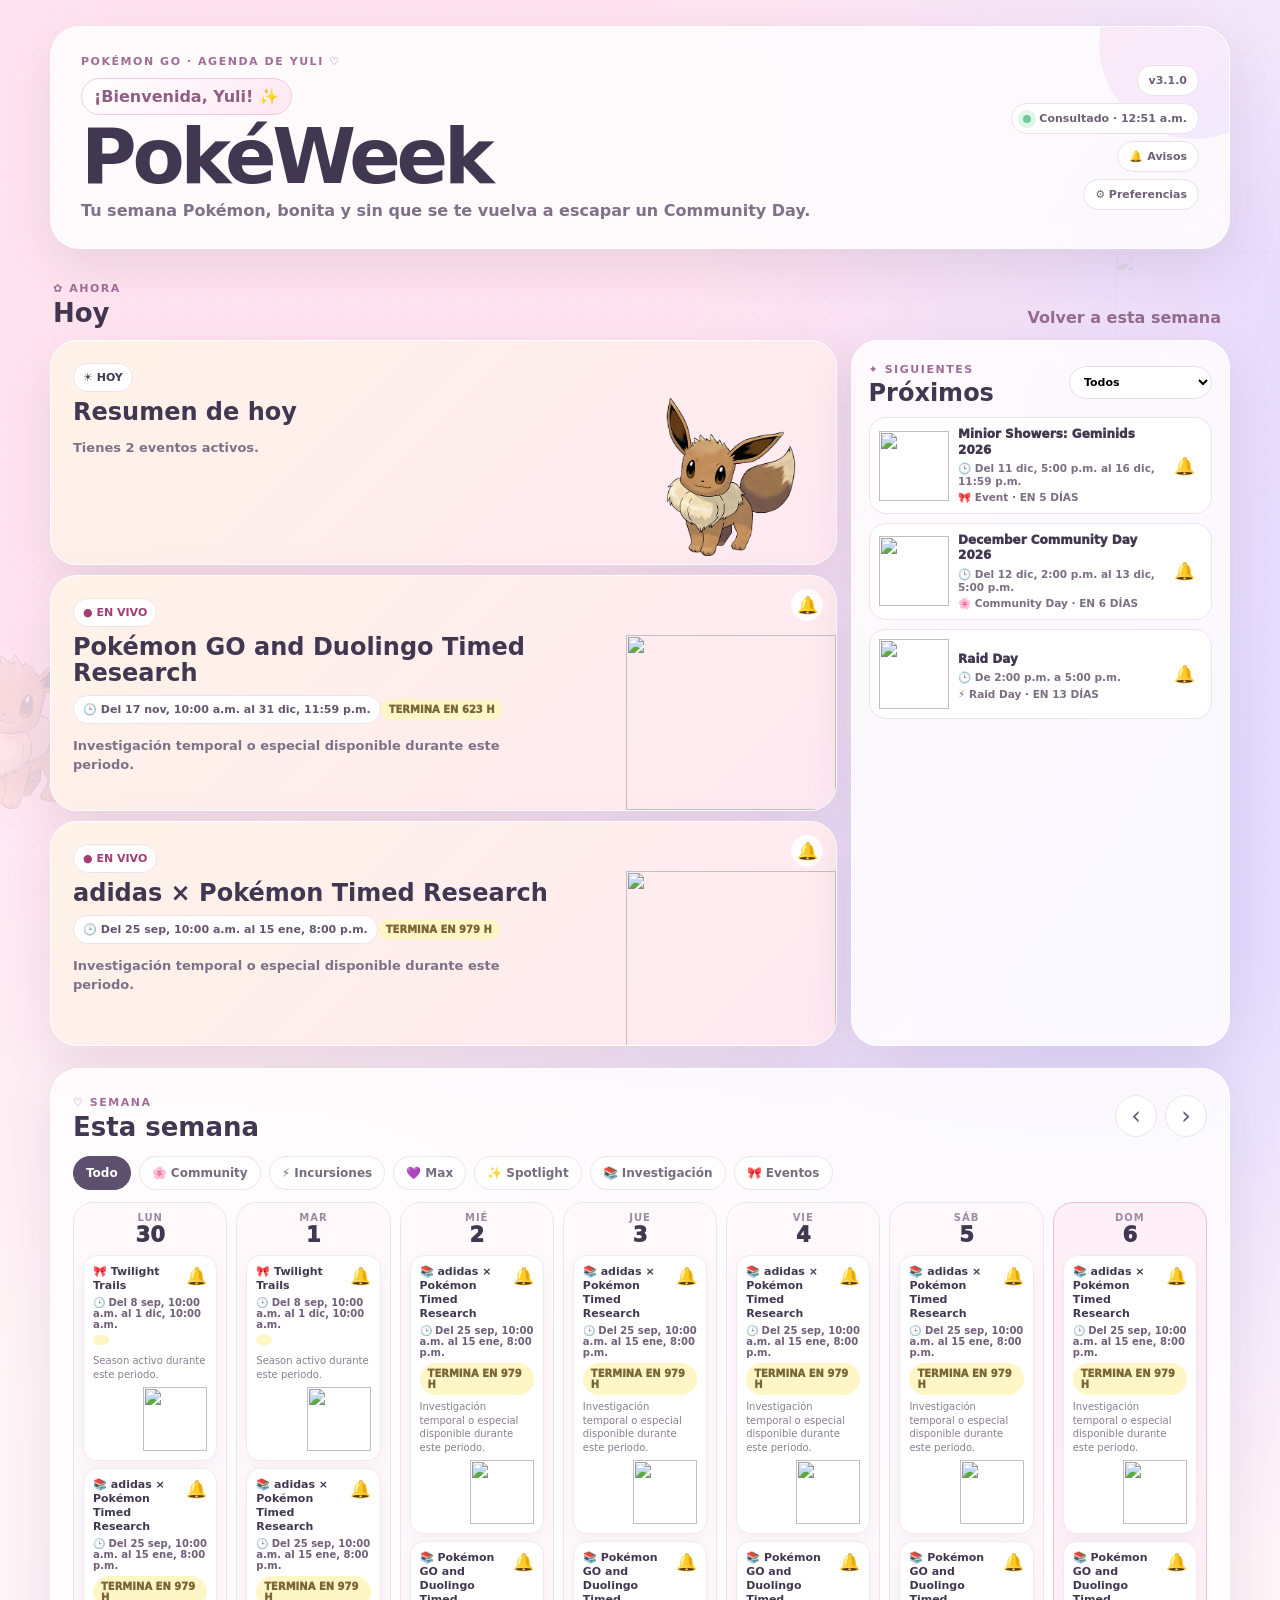
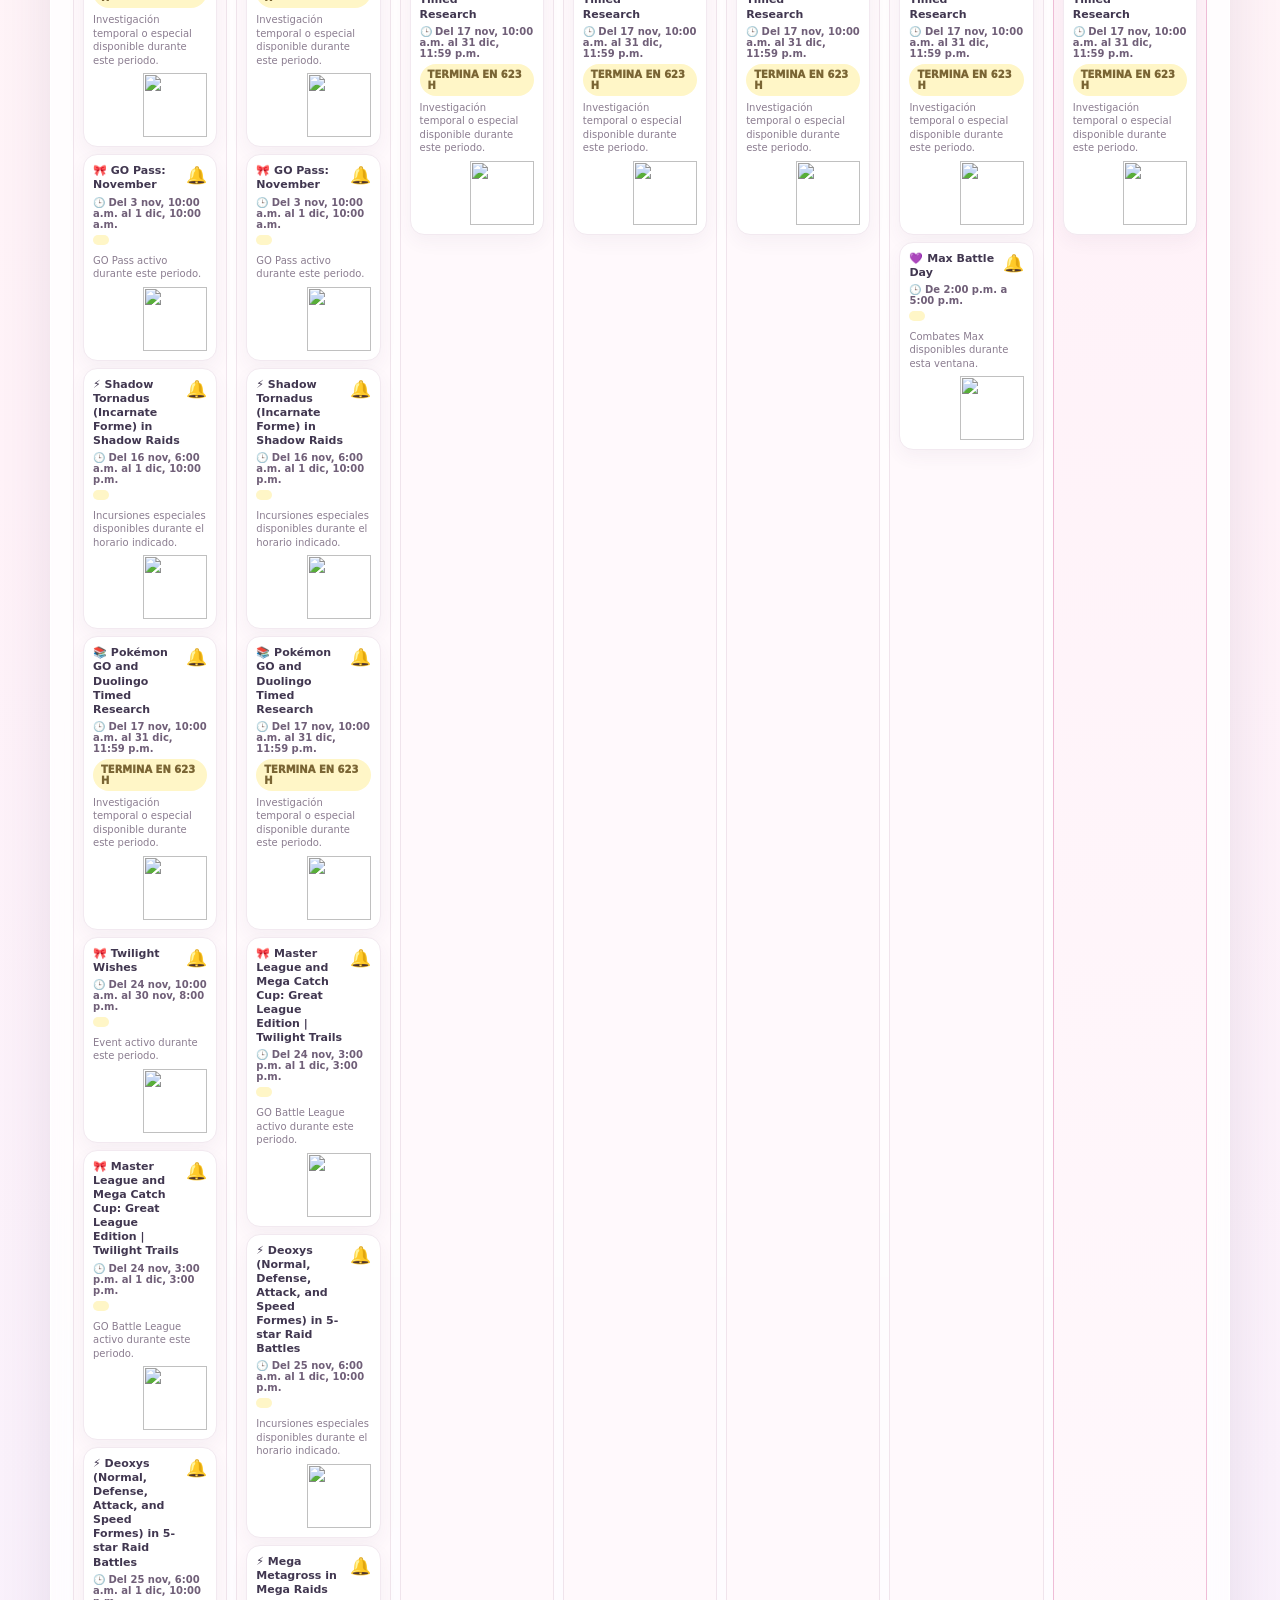
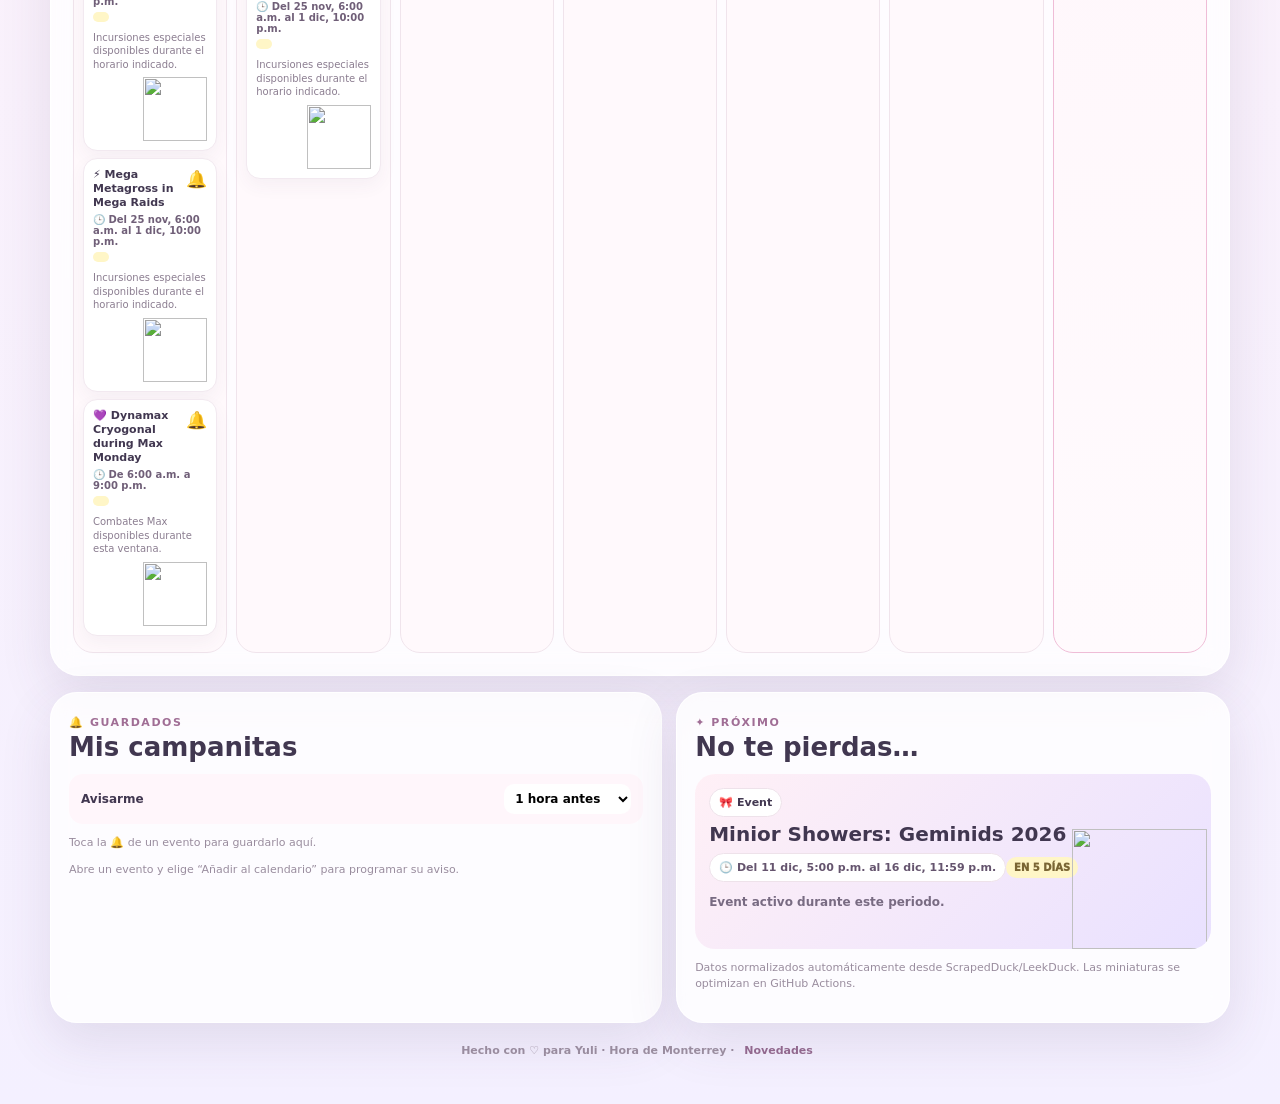
==== index.html @ 58e57469 "Mejorar horarios, avisos y agenda offline de PokéWeek" ====
<!doctype html>
<html lang="es">
<head>
<meta charset="utf-8">
<meta name="viewport" content="width=device-width,initial-scale=1,viewport-fit=cover">
<meta name="theme-color" content="#f7d6eb">
<meta name="description" content="PokéWeek: agenda semanal de Pokémon GO de Yuli con eventos, horarios y recordatorios.">
<title>PokéWeek ♡ Agenda Pokémon GO</title>
<link rel="manifest" href="manifest.webmanifest">
<link rel="icon" type="image/svg+xml" href="assets/pokeball.svg">
<link rel="icon" type="image/png" sizes="192x192" href="assets/pokeball.png">
<link rel="apple-touch-icon" href="assets/pokeball.png">
<meta property="og:type" content="website">
<meta property="og:title" content="Yuli Master Pokemon · PokéWeek">
<meta property="og:description" content="Agenda semanal de Pokémon GO de Yuli: eventos, horarios y recordatorios.">
<meta property="og:url" content="https://educacionmx.github.io/pokemon-go-agenda-semanal/">
<meta property="og:image" content="https://educacionmx.github.io/pokemon-go-agenda-semanal/assets/yuli-master-pokemon.png">
<meta property="og:image:width" content="1200">
<meta property="og:image:height" content="630">
<meta name="twitter:card" content="summary_large_image">
<meta name="twitter:image" content="https://educacionmx.github.io/pokemon-go-agenda-semanal/assets/yuli-master-pokemon.png">
<link rel="preconnect" href="https://raw.githubusercontent.com">
<link rel="stylesheet" href="styles.css">
</head>
<body>
<div class="bg-decor bg-a"><img src="assets/eevee.png" alt=""></div>
<div class="bg-decor bg-b"><img src="https://raw.githubusercontent.com/PokeAPI/sprites/master/sprites/pokemon/other/official-artwork/700.png" alt=""></div>

<main class="shell">
  <header class="hero glass">
    <div>
      <div class="eyebrow">POKÉMON GO · AGENDA DE YULI ♡</div>
      <div class="welcome">¡Bienvenida, Yuli! ✨</div>
      <h1>PokéWeek</h1>
      <p>Tu semana Pokémon, bonita y sin que se te vuelva a escapar un Community Day.</p>
    </div>
    <div class="hero-actions">
      <button class="version-pill" id="versionBtn">v3.1.0</button>
      <div class="sync-pill"><span class="dot"></span><span id="syncText">Cargando eventos…</span></div>
      <button class="soft-btn" id="installBtn" hidden>⬇️ Instalar app</button>
      <button class="soft-btn" id="notifyBtn">🔔 Avisos</button>
      <button class="soft-btn" id="settingsBtn">⚙️ Preferencias</button>
    </div>
  </header>

  <section class="today-wrap" id="todaySection">
    <div class="section-title">
      <div><span class="mini">✿ AHORA</span><h2>Hoy</h2></div>
      <button class="ghost" id="goToday">Volver a esta semana</button>
    </div>
    <div class="today-upcoming-grid">
      <div id="todayCards" class="today-main"></div>
      <aside class="glass upcoming-box">
        <div class="upcoming-box-head">
          <div><span class="mini">✦ SIGUIENTES</span><h2>Próximos</h2></div>
          <select class="upcoming-filter" id="upcomingFilter" aria-label="Clasificación de próximos eventos">
            <option value="all">Todos</option>
            <option value="community-day">🌸 Community</option>
            <option value="raid">⚡ Incursiones</option>
            <option value="max">💜 Max</option>
            <option value="spotlight">✨ Spotlight</option>
            <option value="research">📚 Investigación</option>
            <option value="event">🎀 Otros</option>
          </select>
        </div>
        <div id="upcomingList" class="upcoming-list"></div>
      </aside>
    </div>
  </section>

  <section class="glass planner" id="weekSection">
    <div class="planner-head">
      <div><span class="mini">♡ SEMANA</span><h2 id="weekTitle">Esta semana</h2></div>
      <div class="week-nav"><button class="round" id="prevWeek" aria-label="Semana anterior">‹</button><button class="round" id="nextWeek" aria-label="Semana siguiente">›</button></div>
    </div>
    <div class="filters" id="filters">
      <button class="chip active" data-filter="all">Todo</button>
      <button class="chip" data-filter="community-day">🌸 Community</button>
      <button class="chip" data-filter="raid">⚡ Incursiones</button>
      <button class="chip" data-filter="max">💜 Max</button>
      <button class="chip" data-filter="spotlight">✨ Spotlight</button>
      <button class="chip" data-filter="research">📚 Investigación</button>
      <button class="chip" data-filter="event">🎀 Eventos</button>
    </div>
    <div class="week-grid" id="weekGrid"></div>
  </section>

  <section class="bottom-grid">
    <div class="glass panel" id="savedSection">
      <div class="section-title compact"><div><span class="mini">🔔 GUARDADOS</span><h2>Mis campanitas</h2></div></div>
      <div class="reminder-setting">Avisarme <select id="lead"><option value="15">15 min antes</option><option value="30">30 min antes</option><option value="60">1 hora antes</option><option value="180">3 horas antes</option><option value="1440">1 día antes</option></select></div>
      <div id="savedList"></div>
      <p class="hint" id="savedEmpty">Toca la 🔔 de un evento para guardarlo aquí.</p>
      <p class="push-note" id="pushNote" role="status">Abre un evento y elige “Añadir al calendario” para programar su aviso.</p>
    </div>

    <div class="glass panel">
      <div class="section-title compact"><div><span class="mini">✦ PRÓXIMO</span><h2>No te pierdas…</h2></div></div>
      <div id="nextBig"></div>
      <p class="source-note">Datos normalizados automáticamente desde ScrapedDuck/LeekDuck. Las miniaturas se optimizan en GitHub Actions.</p>
    </div>
  </section>

  <footer>Hecho con ♡ para Yuli · Hora de Monterrey · <button class="footer-link" id="changelogBtn">Novedades</button></footer>
</main>

<nav class="mobile-nav" aria-label="Navegación rápida">
  <button data-jump="todaySection">☀️<span>Hoy</span></button>
  <button data-jump="weekSection">🗓️<span>Semana</span></button>
  <button data-jump="savedSection">🔔<span>Campanas</span></button>
  <button id="mobileSettings">⚙️<span>Ajustes</span></button>
</nav>

<div class="modal" id="eventModal" aria-hidden="true"><div class="backdrop" data-close="eventModal"></div><section class="sheet" role="dialog"><button class="modal-close" data-close="eventModal">×</button><div id="eventModalContent"></div></section></div>
<div class="modal" id="settingsModal" aria-hidden="true"><div class="backdrop" data-close="settingsModal"></div><section class="sheet small-sheet"><button class="modal-close" data-close="settingsModal">×</button><h2>Preferencias</h2><p class="hint">Elige qué categorías quieres destacar en “Próximos”.</p><div id="categoryPrefs" class="pref-list"></div><label class="setting-row"><span>Aviso predeterminado</span><select id="settingsLead"><option value="15">15 min</option><option value="30">30 min</option><option value="60">1 hora</option><option value="180">3 horas</option><option value="1440">1 día</option></select></label><button class="primary-btn" id="saveSettings">Guardar preferencias</button></section></div>
<div class="modal" id="changelogModal" aria-hidden="true"><div class="backdrop" data-close="changelogModal"></div><section class="sheet small-sheet"><button class="modal-close" data-close="changelogModal">×</button><h2>PokéWeek v3.1.0</h2><div class="change-list"><p>✨ PWA instalable y modo offline.</p><p>⚡ Datos normalizados y miniaturas optimizadas.</p><p>🔔 Añade eventos al calendario con la anticipación de tus campanas.</p><p>🕒 Horarios de Monterrey aunque viajes y resumen de eventos activos.</p><p>🧪 Validación automática antes de publicar.</p></div></section></div>

<script src="push-config.js"></script>
<script src="app.js"></script>
</body>
</html>
---- styles.css ----
:root{--ink:#413750;--muted:#7f7288;--pink:#f6c9df;--lav:#d9cff8;--cream:#fff9f1;--line:#eee2eb;--shadow:0 18px 52px rgba(82,59,95,.12);--white:#fff}
*{box-sizing:border-box}html{scroll-behavior:smooth}body{margin:0;color:var(--ink);font-family:Inter,"Avenir Next",system-ui,-apple-system,Segoe UI,sans-serif;background:radial-gradient(circle at 15% 5%,#ffe4f0 0 12%,transparent 28%),radial-gradient(circle at 85% 14%,#e5dcff 0 10%,transparent 25%),linear-gradient(180deg,#fffaf6,#fff2f8 48%,#f4f0ff);min-height:100vh;overflow-x:hidden}
body:before{content:"";position:fixed;inset:0;pointer-events:none;opacity:.2;background-image:radial-gradient(#f2b8d3 1px,transparent 1px);background-size:22px 22px;z-index:-2}
button,select{font:inherit}.shell{width:min(1180px,calc(100% - 28px));margin:auto;padding:26px 0 46px;position:relative;z-index:2}.glass{background:rgba(255,255,255,.8);border:1px solid rgba(255,255,255,.92);box-shadow:var(--shadow);backdrop-filter:blur(14px)}
.hero{border-radius:30px;padding:28px 30px;display:flex;align-items:center;justify-content:space-between;gap:24px;position:relative;overflow:hidden}.hero:after{content:"";position:absolute;width:190px;height:190px;border-radius:50%;background:linear-gradient(135deg,#ffd5e7,#ddd3ff);right:-60px;top:-78px;opacity:.42}.hero h1{font-size:clamp(46px,7vw,76px);line-height:.9;margin:8px 0 10px;letter-spacing:-.055em}.hero p{margin:0;color:var(--muted);font-weight:650}.eyebrow,.mini{font-weight:900;letter-spacing:.14em;font-size:11px;color:#a06e95}.welcome{display:inline-block;margin-top:10px;padding:8px 12px;border-radius:999px;background:linear-gradient(135deg,#fff,#ffe8f3);border:1px solid #f1cade;font-weight:900;color:#8f5f83}.hero-actions{position:relative;z-index:3;display:flex;flex-direction:column;align-items:flex-end;gap:7px}.version-pill,.sync-pill,.soft-btn{border:1px solid #eddfe8;background:#fff;border-radius:999px;padding:8px 11px;font-size:11px;font-weight:900;color:#6e6075}.version-pill,.soft-btn{cursor:pointer}.sync-pill{display:flex;align-items:center;gap:8px}.dot{width:8px;height:8px;border-radius:50%;background:#72c89b;box-shadow:0 0 0 5px #dff6e9}
.section-title{display:flex;justify-content:space-between;align-items:end;gap:12px;margin:0 3px 12px}.section-title h2,.planner h2{margin:2px 0 0;font-size:26px}.section-title.compact{margin:0 0 12px}.today-wrap{margin-top:28px}.ghost,.footer-link{border:0;background:transparent;color:#956b91;font-weight:850;cursor:pointer}
.today-upcoming-grid{display:grid;grid-template-columns:minmax(0,1.35fr) minmax(320px,.65fr);gap:14px}.today-main{display:grid;gap:10px}.feature-card{position:relative;min-height:225px;border-radius:27px;padding:22px;overflow:hidden;background:linear-gradient(135deg,#fff3e8,#ffe9f2);border:1px solid rgba(255,255,255,.92);box-shadow:var(--shadow)}.feature-card h3{font-size:24px;line-height:1.08;margin:8px 170px 6px 0}.feature-card p{max-width:62%;font-size:13px;line-height:1.45;color:var(--muted);font-weight:700}.feature-card .event-img{position:absolute;right:0;bottom:0;width:210px;height:175px;max-width:44%;max-height:78%;object-fit:contain}.date-tag,.live-tag,.feature-time{display:inline-flex;border-radius:999px;background:#fff;padding:7px 9px;font-size:11px;font-weight:900;border:1px solid #eee2ea}.live-tag{color:#a33e75}.feature-time{margin-top:2px;color:#65546e}.bell{border:0;background:rgba(255,255,255,.9);border-radius:50%;width:32px;height:32px;cursor:pointer;font-size:17px}.feature-card .bell{position:absolute;right:13px;top:13px}.bell.on{background:#fff0b8;box-shadow:0 0 0 2px #fff}
.upcoming-box{border-radius:27px;padding:17px}.upcoming-box-head{display:flex;align-items:center;justify-content:space-between;gap:10px}.upcoming-box-head h2{margin:2px 0 0;font-size:24px}.upcoming-filter{max-width:145px;border:1px solid #eadce8;background:#fff;border-radius:999px;padding:8px 10px;font-size:11px;font-weight:850}.upcoming-list{display:grid;gap:9px;margin-top:10px}.upcoming-item{display:grid;grid-template-columns:70px 1fr 34px;gap:9px;align-items:center;background:#fff;border:1px solid var(--line);border-radius:17px;padding:9px}.upcoming-thumb{width:70px;height:70px;object-fit:contain}.upcoming-name{border:0;background:transparent;padding:0;text-align:left;color:var(--ink);font-size:12px;line-height:1.28;font-weight:950;cursor:pointer}.upcoming-time,.upcoming-type{font-size:10.5px;color:#7c6e83;font-weight:800;margin-top:4px}
.planner{margin-top:22px;border-radius:29px;padding:22px}.planner-head{display:flex;justify-content:space-between;align-items:center}.week-nav{display:flex;gap:8px}.round{width:42px;height:42px;border-radius:50%;border:1px solid var(--line);background:#fff;color:#665775;font-size:24px;cursor:pointer}.filters{display:flex;gap:8px;overflow:auto;padding:14px 0 12px;scrollbar-width:none}.chip{border:1px solid var(--line);background:#fff;color:#766c80;border-radius:999px;padding:9px 12px;font-size:12px;font-weight:850;white-space:nowrap;cursor:pointer}.chip.active{background:#5d506f;color:#fff;border-color:#5d506f}
.week-grid{display:grid;grid-template-columns:repeat(7,minmax(0,1fr));gap:9px}.day-col{min-width:0;border-radius:20px;background:#fff9fc;border:1px solid #f0e4ec;padding:9px;min-height:220px}.day-col.today{background:linear-gradient(180deg,#fff0f7,#fffafd);border-color:#efbdd7}.day-head{text-align:center;margin-bottom:8px}.day-name{font-size:10px;text-transform:uppercase;letter-spacing:.1em;color:#9a8ca0;font-weight:900}.day-num{font-size:21px;font-weight:950}.event-card{position:relative;border-radius:14px;background:#fff;padding:9px;margin:7px 0;border:1px solid #f2e9f0;box-shadow:0 7px 18px rgba(80,58,94,.05);overflow:hidden}.event-card h4{font-size:11px;line-height:1.28;margin:0 22px 4px 0}.event-time{font-size:10px;color:#705f78;font-weight:900}.event-summary{font-size:10px;line-height:1.35;color:#8b7d90;margin:5px 0 0}.card-img{width:64px;height:64px;object-fit:contain;float:right;margin:6px 0 0 8px}.event-card .bell{position:absolute;right:4px;top:4px;background:transparent}
.bottom-grid{display:grid;grid-template-columns:1.05fr .95fr;gap:14px;margin-top:16px}.panel{border-radius:27px;padding:18px}.reminder-setting,.setting-row{display:flex;align-items:center;justify-content:space-between;gap:10px;background:#fff6fb;border-radius:14px;padding:10px 12px;font-size:12px;font-weight:850}.reminder-setting select,.setting-row select{border:0;background:#fff;border-radius:10px;padding:7px}.saved{display:flex;align-items:center;justify-content:space-between;gap:10px;border-top:1px dashed #e7dce5;padding:10px 2px}.saved strong{font-size:12px}.saved small{display:block;color:#938698;margin-top:2px}.saved-actions{display:flex;gap:5px}.tiny{border:0;border-radius:10px;background:#f2eaf7;padding:7px 8px;cursor:pointer;font-size:11px}.hint,.source-note,.push-note{font-size:11px;line-height:1.5;color:#998c9e}.next-card{position:relative;min-height:175px;overflow:hidden;border-radius:20px;background:linear-gradient(135deg,#fff0f6,#e9e1ff);padding:14px}.next-card h3{margin:5px 125px 5px 0;font-size:20px}.next-card p{max-width:68%;font-size:12px;line-height:1.4;color:#786b82;font-weight:700}.next-card img{position:absolute;right:4px;bottom:0;width:135px;height:120px;object-fit:contain}.countdown{font-weight:950;color:#8e597f}.relative-badge{display:inline-flex;margin-top:5px;padding:5px 8px;border-radius:999px;background:#fff6c7;font-size:10px;font-weight:950;color:#7a6534}
.modal{position:fixed;inset:0;z-index:100;display:none}.modal.open{display:block}.backdrop{position:absolute;inset:0;background:rgba(58,45,70,.38);backdrop-filter:blur(5px)}.sheet{position:absolute;left:50%;top:50%;transform:translate(-50%,-50%);width:min(760px,calc(100% - 28px));max-height:86vh;overflow:auto;background:linear-gradient(180deg,#fffdfd,#fff6fb 72%,#f5f0ff);border-radius:28px;padding:23px;box-shadow:0 30px 90px rgba(61,43,76,.28)}.small-sheet{width:min(500px,calc(100% - 28px))}.modal-close{float:right;width:40px;height:40px;border-radius:50%;border:1px solid var(--line);background:#fff;font-size:26px;cursor:pointer}.modal-hero{display:grid;grid-template-columns:1fr 210px;gap:18px;align-items:center;clear:both}.modal-hero img{width:210px;height:170px;object-fit:contain}.modal-meta{display:flex;gap:7px;flex-wrap:wrap;margin:9px 0}.modal-pill{background:#fff;border:1px solid var(--line);border-radius:999px;padding:7px 9px;font-size:11px;font-weight:900}.modal-summary{font-size:14px;line-height:1.5;color:#6f6478}.modal-section{margin-top:16px;padding-top:14px;border-top:1px dashed #e4d9e2}.detail-list{display:grid;grid-template-columns:repeat(2,minmax(0,1fr));gap:7px}.detail-item,.poke-chip{background:#fff;border:1px solid var(--line);border-radius:13px;padding:9px 10px;font-size:12px}.pokemon-list{display:flex;flex-wrap:wrap;gap:7px}.poke-chip{display:flex;align-items:center;gap:7px}.poke-chip img{width:38px;height:38px;object-fit:contain}.modal-link{display:inline-flex;margin-top:16px;background:#5d506f;color:#fff;text-decoration:none;border-radius:13px;padding:10px 13px;font-size:12px;font-weight:900}.pref-list{display:grid;gap:8px;margin:14px 0}.pref-item{display:flex;align-items:center;justify-content:space-between;background:#fff;border:1px solid var(--line);border-radius:13px;padding:10px 12px}.primary-btn{width:100%;margin-top:14px;border:0;border-radius:14px;background:#5d506f;color:#fff;padding:11px;font-weight:900;cursor:pointer}.change-list{display:grid;gap:8px}.change-list p{margin:0;background:#fff;border-radius:13px;padding:10px;border:1px solid var(--line)}
.mobile-nav{display:none}.bg-decor{position:fixed;pointer-events:none;opacity:.11;z-index:0}.bg-decor img{width:100%;height:100%;object-fit:contain}.bg-a{width:220px;height:220px;left:-70px;bottom:9%}.bg-b{width:240px;height:240px;right:-75px;top:28%}footer{text-align:center;color:#9d90a2;font-size:11px;font-weight:750;padding-top:20px}
@media(max-width:900px){.today-upcoming-grid,.bottom-grid{grid-template-columns:1fr}.week-grid{grid-template-columns:repeat(2,1fr)}.hero{align-items:flex-start}.hero-actions{align-items:flex-start}.feature-card h3{margin-right:135px}}
@media(max-width:520px){body{padding-bottom:84px}.shell{width:calc(100% - 12px);padding-top:8px}.hero{display:block;padding:19px 16px;border-radius:22px}.hero h1{font-size:43px}.hero p{font-size:12px;line-height:1.4}.hero-actions{margin-top:13px;align-items:flex-start}.section-title h2,.planner h2{font-size:22px}.upcoming-box,.planner,.panel{border-radius:22px}.planner{padding:12px}.week-grid{display:block}.day-col{min-height:auto;margin-bottom:9px}.day-head{display:flex;justify-content:space-between;align-items:center;text-align:left}.event-card{display:grid;grid-template-columns:1fr 74px;column-gap:8px}.card-img{float:none;width:72px;height:72px;margin:18px 0 0}.event-summary{display:-webkit-box;-webkit-line-clamp:3;-webkit-box-orient:vertical;overflow:hidden;font-size:11px}.event-time{font-size:11px}.feature-card{min-height:205px;padding:17px}.feature-card h3{font-size:20px;margin-right:100px}.feature-card p{font-size:11.5px;max-width:66%;display:-webkit-box;-webkit-line-clamp:4;-webkit-box-orient:vertical;overflow:hidden}.feature-card .event-img{width:140px;height:120px;max-width:42%;max-height:68%}.upcoming-item{grid-template-columns:68px 1fr 32px}.upcoming-thumb{width:68px;height:68px}.modal-hero{grid-template-columns:1fr 105px}.modal-hero img{width:105px;height:105px}.detail-list{grid-template-columns:1fr}.sheet{left:8px;right:8px;bottom:8px;top:auto;transform:none;width:auto;max-height:90vh;padding:17px}.mobile-nav{display:grid;grid-template-columns:repeat(4,1fr);position:fixed;left:8px;right:8px;bottom:8px;z-index:40;background:rgba(255,255,255,.93);border:1px solid #f0dfea;border-radius:21px;padding:7px;box-shadow:0 12px 35px rgba(80,58,94,.22);backdrop-filter:blur(16px)}.mobile-nav button{border:0;background:transparent;min-height:52px;border-radius:14px;color:#6f6278;font-size:18px;font-weight:900;display:flex;flex-direction:column;align-items:center;justify-content:center;gap:2px}.mobile-nav span{font-size:10px}.saved-actions{flex-direction:column}.tiny{min-height:36px}}
.calendar-link{display:inline-block;text-decoration:none;text-align:center}
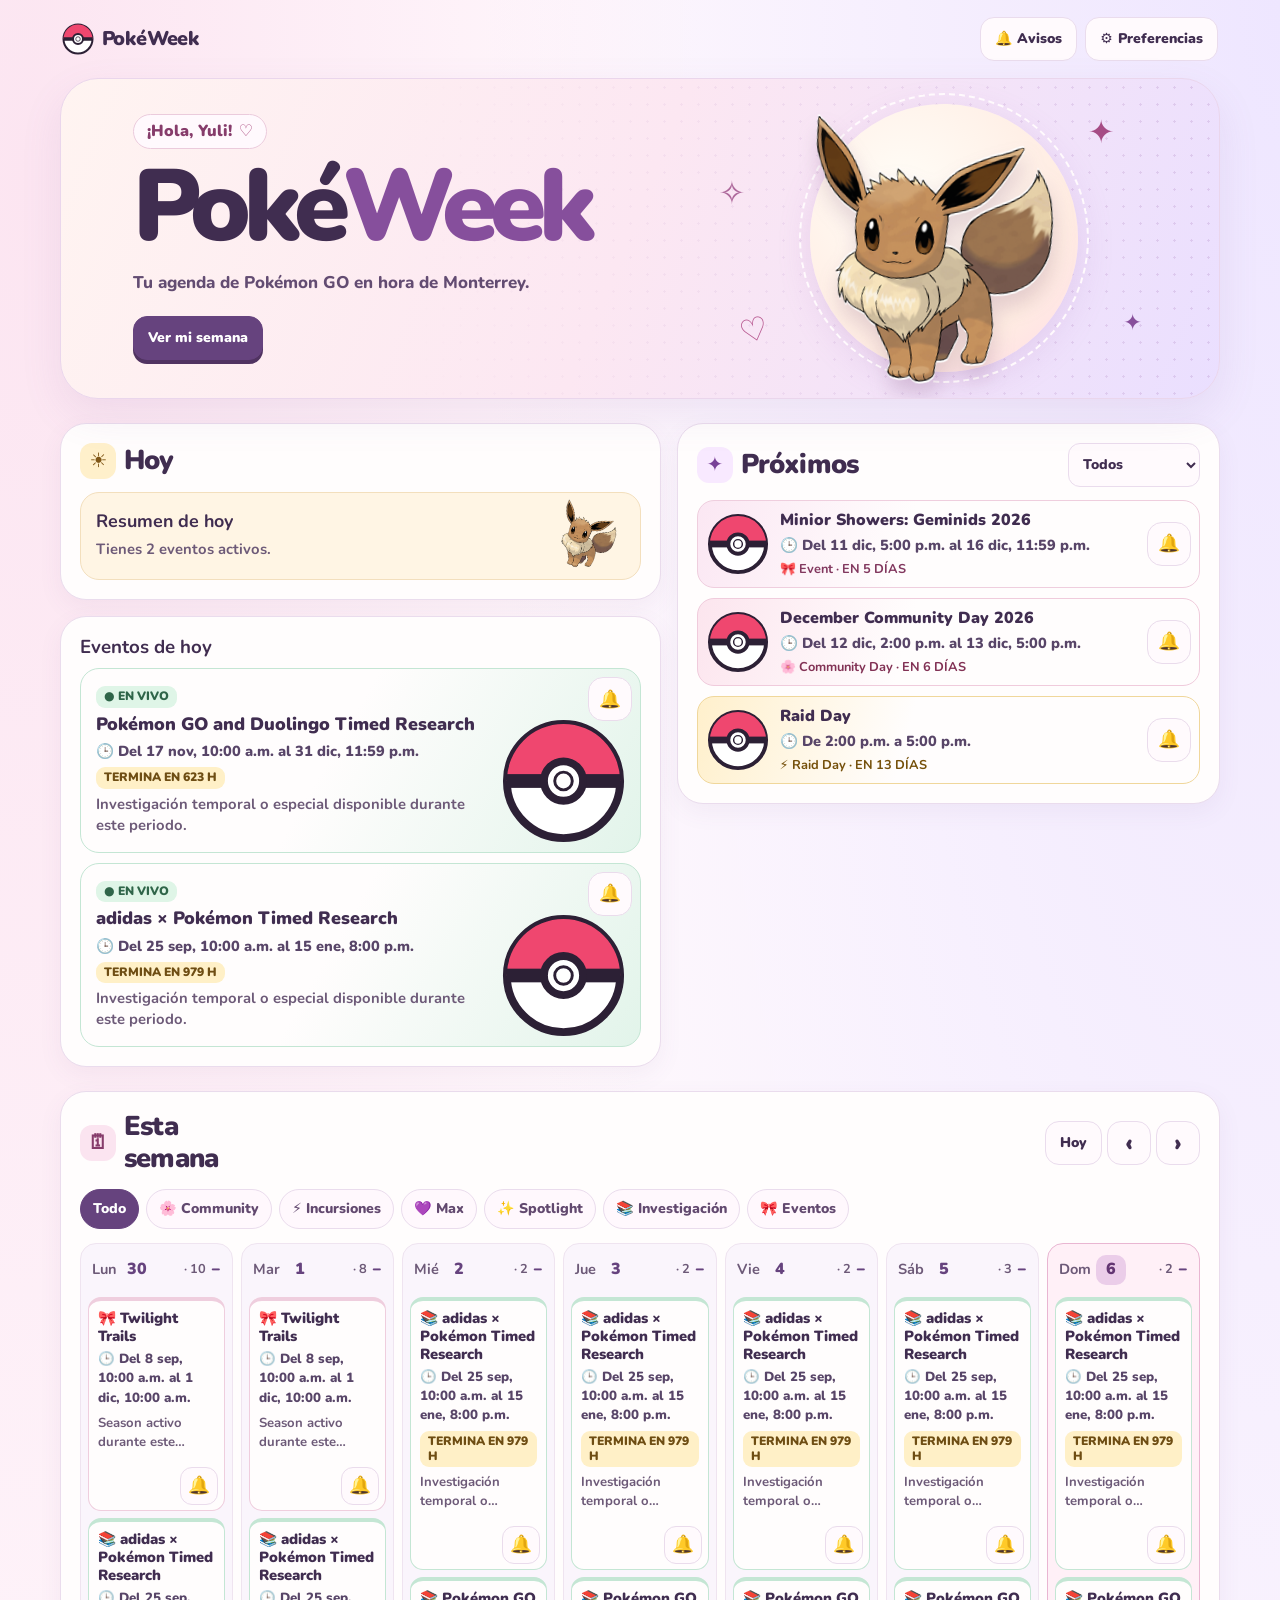
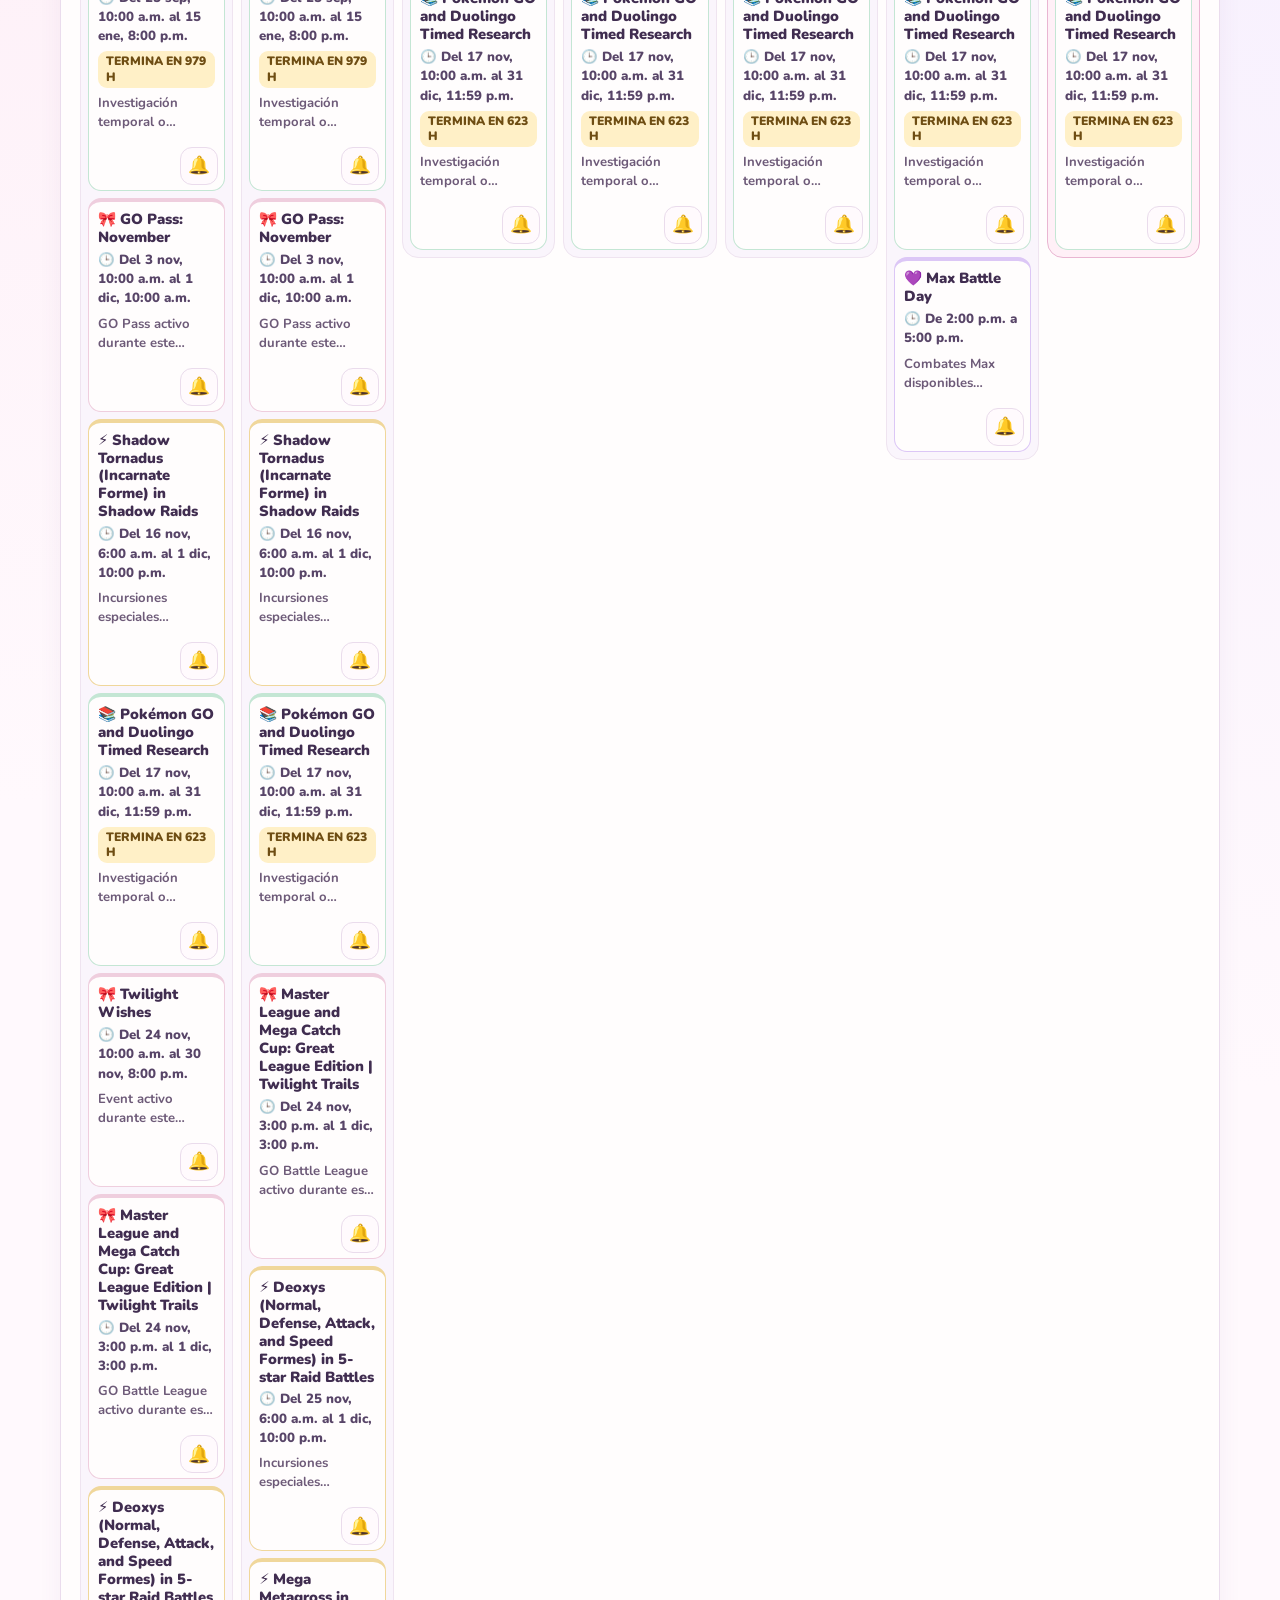
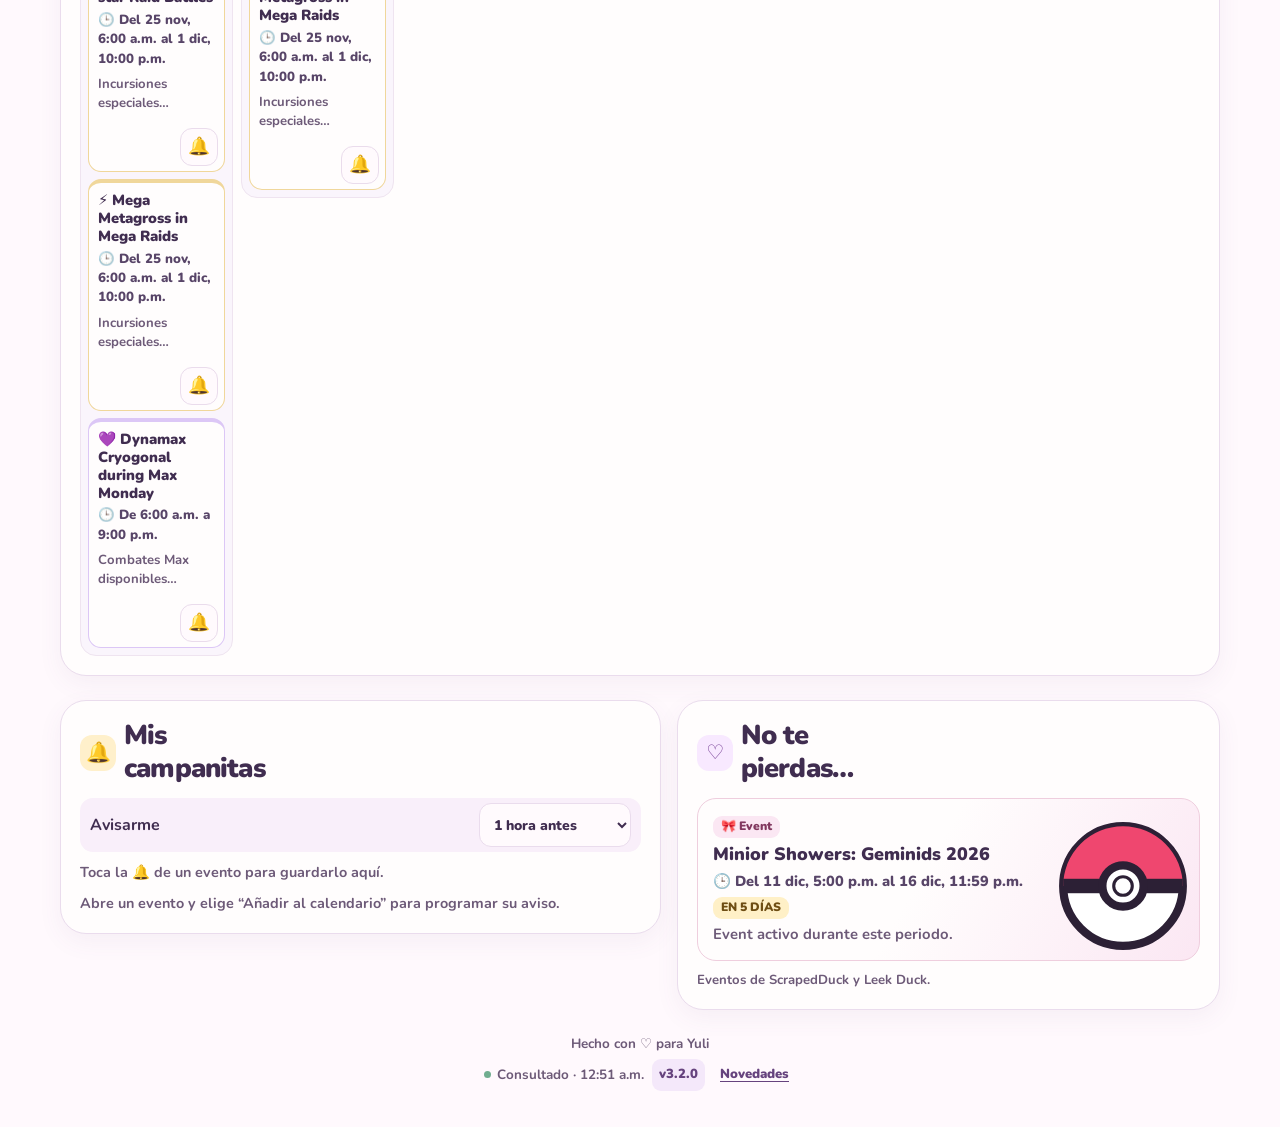
==== commit 4ccde931: "Rediseñar PokéWeek con Eevee y una agenda pastel" ====
--- a/index.html
+++ b/index.html
@@ -3,7 +3,7 @@
 <head>
 <meta charset="utf-8">
 <meta name="viewport" content="width=device-width,initial-scale=1,viewport-fit=cover">
-<meta name="theme-color" content="#f7d6eb">
+<meta name="theme-color" content="#fff0f7">
 <meta name="description" content="PokéWeek: agenda semanal de Pokémon GO de Yuli con eventos, horarios y recordatorios.">
 <title>PokéWeek ♡ Agenda Pokémon GO</title>
 <link rel="manifest" href="manifest.webmanifest">
@@ -19,40 +19,48 @@
 <meta property="og:image:height" content="630">
 <meta name="twitter:card" content="summary_large_image">
 <meta name="twitter:image" content="https://educacionmx.github.io/pokemon-go-agenda-semanal/assets/yuli-master-pokemon.png">
-<link rel="preconnect" href="https://raw.githubusercontent.com">
+<link rel="preload" href="assets/nunito.woff2" as="font" type="font/woff2" crossorigin>
 <link rel="stylesheet" href="styles.css">
 </head>
 <body>
-<div class="bg-decor bg-a"><img src="assets/eevee.png" alt=""></div>
-<div class="bg-decor bg-b"><img src="https://raw.githubusercontent.com/PokeAPI/sprites/master/sprites/pokemon/other/official-artwork/700.png" alt=""></div>
+<main class="shell">
+  <div class="masthead">
+    <a class="brand" href="./" aria-label="Inicio de PokéWeek">
+      <img src="assets/pokeball.svg" alt="" width="32" height="32">
+      <span>PokéWeek</span>
+    </a>
+    <div class="hero-actions">
+      <button class="soft-btn" id="installBtn" hidden>Instalar app</button>
+      <button class="soft-btn" id="notifyBtn"><span aria-hidden="true">🔔</span> Avisos</button>
+      <button class="soft-btn" id="settingsBtn"><span aria-hidden="true">⚙️</span> Preferencias</button>
+    </div>
+  </div>
 
-<main class="shell">
-  <header class="hero glass">
-    <div>
-      <div class="eyebrow">POKÉMON GO · AGENDA DE YULI ♡</div>
-      <div class="welcome">¡Bienvenida, Yuli! ✨</div>
-      <h1>PokéWeek</h1>
-      <p>Tu semana Pokémon, bonita y sin que se te vuelva a escapar un Community Day.</p>
+  <header class="hero">
+    <div class="hero-copy">
+      <p class="welcome">¡Hola, Yuli! <span aria-hidden="true">♡</span></p>
+      <h1>Poké<span>Week</span></h1>
+      <p class="hero-description">Tu agenda de Pokémon GO en hora de Monterrey.</p>
+      <a class="hero-cta" href="#weekSection">Ver mi semana</a>
     </div>
-    <div class="hero-actions">
-      <button class="version-pill" id="versionBtn">v3.1.0</button>
-      <div class="sync-pill"><span class="dot"></span><span id="syncText">Cargando eventos…</span></div>
-      <button class="soft-btn" id="installBtn" hidden>⬇️ Instalar app</button>
-      <button class="soft-btn" id="notifyBtn">🔔 Avisos</button>
-      <button class="soft-btn" id="settingsBtn">⚙️ Preferencias</button>
+    <div class="hero-art" aria-hidden="true">
+      <span class="hero-sparkle sparkle-top">✦</span>
+      <span class="hero-sparkle sparkle-left">✧</span>
+      <span class="hero-sparkle sparkle-right">✦</span>
+      <span class="hero-heart">♡</span>
+      <img src="assets/eevee.png" alt="" width="475" height="475" fetchpriority="high">
     </div>
   </header>
 
   <section class="today-wrap" id="todaySection">
-    <div class="section-title">
-      <div><span class="mini">✿ AHORA</span><h2>Hoy</h2></div>
-      <button class="ghost" id="goToday">Volver a esta semana</button>
-    </div>
     <div class="today-upcoming-grid">
-      <div id="todayCards" class="today-main"></div>
+      <div class="today-panel glass">
+        <div class="section-title"><h2><span class="section-icon sun" aria-hidden="true">☀</span> Hoy</h2></div>
+        <div id="todayCards" class="today-main"></div>
+      </div>
       <aside class="glass upcoming-box">
         <div class="upcoming-box-head">
-          <div><span class="mini">✦ SIGUIENTES</span><h2>Próximos</h2></div>
+          <h2><span class="section-icon star" aria-hidden="true">✦</span> Próximos</h2>
           <select class="upcoming-filter" id="upcomingFilter" aria-label="Clasificación de próximos eventos">
             <option value="all">Todos</option>
             <option value="community-day">🌸 Community</option>
@@ -65,13 +73,17 @@
         </div>
         <div id="upcomingList" class="upcoming-list"></div>
       </aside>
+      <section id="todayEventsPanel" class="today-events glass" aria-labelledby="todayEventsTitle" hidden>
+        <h3 id="todayEventsTitle">Eventos de hoy</h3>
+        <div id="todayEvents" class="today-main"></div>
+      </section>
     </div>
   </section>
 
   <section class="glass planner" id="weekSection">
     <div class="planner-head">
-      <div><span class="mini">♡ SEMANA</span><h2 id="weekTitle">Esta semana</h2></div>
-      <div class="week-nav"><button class="round" id="prevWeek" aria-label="Semana anterior">‹</button><button class="round" id="nextWeek" aria-label="Semana siguiente">›</button></div>
+      <h2><span class="section-icon week-icon" aria-hidden="true">🗓</span> <span id="weekTitle">Esta semana</span></h2>
+      <div class="week-nav"><button class="ghost" id="goToday" aria-label="Volver a esta semana">Hoy</button><button class="round" id="prevWeek" aria-label="Semana anterior">‹</button><button class="round" id="nextWeek" aria-label="Semana siguiente">›</button></div>
     </div>
     <div class="filters" id="filters">
       <button class="chip active" data-filter="all">Todo</button>
@@ -87,33 +99,40 @@
 
   <section class="bottom-grid">
     <div class="glass panel" id="savedSection">
-      <div class="section-title compact"><div><span class="mini">🔔 GUARDADOS</span><h2>Mis campanitas</h2></div></div>
-      <div class="reminder-setting">Avisarme <select id="lead"><option value="15">15 min antes</option><option value="30">30 min antes</option><option value="60">1 hora antes</option><option value="180">3 horas antes</option><option value="1440">1 día antes</option></select></div>
+      <div class="section-title compact"><h2><span class="section-icon sun" aria-hidden="true">🔔</span> Mis campanitas</h2></div>
+      <label class="reminder-setting">Avisarme <select id="lead"><option value="15">15 min antes</option><option value="30">30 min antes</option><option value="60">1 hora antes</option><option value="180">3 horas antes</option><option value="1440">1 día antes</option></select></label>
       <div id="savedList"></div>
       <p class="hint" id="savedEmpty">Toca la 🔔 de un evento para guardarlo aquí.</p>
       <p class="push-note" id="pushNote" role="status">Abre un evento y elige “Añadir al calendario” para programar su aviso.</p>
     </div>
 
     <div class="glass panel">
-      <div class="section-title compact"><div><span class="mini">✦ PRÓXIMO</span><h2>No te pierdas…</h2></div></div>
+      <div class="section-title compact"><h2><span class="section-icon star" aria-hidden="true">♡</span> No te pierdas…</h2></div>
       <div id="nextBig"></div>
-      <p class="source-note">Datos normalizados automáticamente desde ScrapedDuck/LeekDuck. Las miniaturas se optimizan en GitHub Actions.</p>
+      <p class="source-note">Eventos de ScrapedDuck y Leek Duck.</p>
     </div>
   </section>
 
-  <footer>Hecho con ♡ para Yuli · Hora de Monterrey · <button class="footer-link" id="changelogBtn">Novedades</button></footer>
+  <footer>
+    <p>Hecho con ♡ para Yuli</p>
+    <div class="footer-meta">
+      <div class="sync-pill"><span class="dot" aria-hidden="true"></span><span id="syncText">Cargando eventos…</span></div>
+      <button class="version-pill" id="versionBtn">v3.2.0</button>
+      <button class="footer-link" id="changelogBtn">Novedades</button>
+    </div>
+  </footer>
 </main>
 
 <nav class="mobile-nav" aria-label="Navegación rápida">
-  <button data-jump="todaySection">☀️<span>Hoy</span></button>
-  <button data-jump="weekSection">🗓️<span>Semana</span></button>
-  <button data-jump="savedSection">🔔<span>Campanas</span></button>
-  <button id="mobileSettings">⚙️<span>Ajustes</span></button>
+  <button data-jump="todaySection"><span class="nav-icon" aria-hidden="true">☀</span><span>Hoy</span></button>
+  <button data-jump="weekSection"><span class="nav-icon" aria-hidden="true">🗓</span><span>Semana</span></button>
+  <button data-jump="savedSection"><span class="nav-icon" aria-hidden="true">🔔</span><span>Campanas</span></button>
+  <button id="mobileSettings"><span class="nav-icon" aria-hidden="true">⚙</span><span>Ajustes</span></button>
 </nav>
 
-<div class="modal" id="eventModal" aria-hidden="true"><div class="backdrop" data-close="eventModal"></div><section class="sheet" role="dialog"><button class="modal-close" data-close="eventModal">×</button><div id="eventModalContent"></div></section></div>
-<div class="modal" id="settingsModal" aria-hidden="true"><div class="backdrop" data-close="settingsModal"></div><section class="sheet small-sheet"><button class="modal-close" data-close="settingsModal">×</button><h2>Preferencias</h2><p class="hint">Elige qué categorías quieres destacar en “Próximos”.</p><div id="categoryPrefs" class="pref-list"></div><label class="setting-row"><span>Aviso predeterminado</span><select id="settingsLead"><option value="15">15 min</option><option value="30">30 min</option><option value="60">1 hora</option><option value="180">3 horas</option><option value="1440">1 día</option></select></label><button class="primary-btn" id="saveSettings">Guardar preferencias</button></section></div>
-<div class="modal" id="changelogModal" aria-hidden="true"><div class="backdrop" data-close="changelogModal"></div><section class="sheet small-sheet"><button class="modal-close" data-close="changelogModal">×</button><h2>PokéWeek v3.1.0</h2><div class="change-list"><p>✨ PWA instalable y modo offline.</p><p>⚡ Datos normalizados y miniaturas optimizadas.</p><p>🔔 Añade eventos al calendario con la anticipación de tus campanas.</p><p>🕒 Horarios de Monterrey aunque viajes y resumen de eventos activos.</p><p>🧪 Validación automática antes de publicar.</p></div></section></div>
+<div class="modal" id="eventModal" aria-hidden="true"><div class="backdrop" data-close="eventModal"></div><section class="sheet" role="dialog"><button class="modal-close" aria-label="Cerrar" data-close="eventModal">×</button><div id="eventModalContent"></div></section></div>
+<div class="modal" id="settingsModal" aria-hidden="true"><div class="backdrop" data-close="settingsModal"></div><section class="sheet small-sheet"><button class="modal-close" aria-label="Cerrar" data-close="settingsModal">×</button><h2>Preferencias</h2><p class="hint">Elige qué categorías quieres destacar en “Próximos”.</p><div id="categoryPrefs" class="pref-list"></div><label class="setting-row"><span>Aviso predeterminado</span><select id="settingsLead"><option value="15">15 min</option><option value="30">30 min</option><option value="60">1 hora</option><option value="180">3 horas</option><option value="1440">1 día</option></select></label><button class="primary-btn" id="saveSettings">Guardar preferencias</button></section></div>
+<div class="modal" id="changelogModal" aria-hidden="true"><div class="backdrop" data-close="changelogModal"></div><section class="sheet small-sheet"><button class="modal-close" aria-label="Cerrar" data-close="changelogModal">×</button><h2>PokéWeek v3.2.0</h2><div class="change-list"><p>♡ Portada con Eevee, paleta pastel y tarjetas más legibles en móvil.</p><p>✨ PWA instalable y modo offline.</p><p>⚡ Datos normalizados y miniaturas optimizadas.</p><p>🔔 Añade eventos al calendario con la anticipación de tus campanas.</p><p>🕒 Horarios de Monterrey aunque viajes y resumen de eventos activos.</p><p>🧪 Validación automática antes de publicar.</p></div></section></div>
 
 <script src="push-config.js"></script>
 <script src="app.js"></script>
--- a/styles.css
+++ b/styles.css
@@ -1,16 +1,555 @@
-:root{--ink:#413750;--muted:#7f7288;--pink:#f6c9df;--lav:#d9cff8;--cream:#fff9f1;--line:#eee2eb;--shadow:0 18px 52px rgba(82,59,95,.12);--white:#fff}
-*{box-sizing:border-box}html{scroll-behavior:smooth}body{margin:0;color:var(--ink);font-family:Inter,"Avenir Next",system-ui,-apple-system,Segoe UI,sans-serif;background:radial-gradient(circle at 15% 5%,#ffe4f0 0 12%,transparent 28%),radial-gradient(circle at 85% 14%,#e5dcff 0 10%,transparent 25%),linear-gradient(180deg,#fffaf6,#fff2f8 48%,#f4f0ff);min-height:100vh;overflow-x:hidden}
-body:before{content:"";position:fixed;inset:0;pointer-events:none;opacity:.2;background-image:radial-gradient(#f2b8d3 1px,transparent 1px);background-size:22px 22px;z-index:-2}
-button,select{font:inherit}.shell{width:min(1180px,calc(100% - 28px));margin:auto;padding:26px 0 46px;position:relative;z-index:2}.glass{background:rgba(255,255,255,.8);border:1px solid rgba(255,255,255,.92);box-shadow:var(--shadow);backdrop-filter:blur(14px)}
-.hero{border-radius:30px;padding:28px 30px;display:flex;align-items:center;justify-content:space-between;gap:24px;position:relative;overflow:hidden}.hero:after{content:"";position:absolute;width:190px;height:190px;border-radius:50%;background:linear-gradient(135deg,#ffd5e7,#ddd3ff);right:-60px;top:-78px;opacity:.42}.hero h1{font-size:clamp(46px,7vw,76px);line-height:.9;margin:8px 0 10px;letter-spacing:-.055em}.hero p{margin:0;color:var(--muted);font-weight:650}.eyebrow,.mini{font-weight:900;letter-spacing:.14em;font-size:11px;color:#a06e95}.welcome{display:inline-block;margin-top:10px;padding:8px 12px;border-radius:999px;background:linear-gradient(135deg,#fff,#ffe8f3);border:1px solid #f1cade;font-weight:900;color:#8f5f83}.hero-actions{position:relative;z-index:3;display:flex;flex-direction:column;align-items:flex-end;gap:7px}.version-pill,.sync-pill,.soft-btn{border:1px solid #eddfe8;background:#fff;border-radius:999px;padding:8px 11px;font-size:11px;font-weight:900;color:#6e6075}.version-pill,.soft-btn{cursor:pointer}.sync-pill{display:flex;align-items:center;gap:8px}.dot{width:8px;height:8px;border-radius:50%;background:#72c89b;box-shadow:0 0 0 5px #dff6e9}
-.section-title{display:flex;justify-content:space-between;align-items:end;gap:12px;margin:0 3px 12px}.section-title h2,.planner h2{margin:2px 0 0;font-size:26px}.section-title.compact{margin:0 0 12px}.today-wrap{margin-top:28px}.ghost,.footer-link{border:0;background:transparent;color:#956b91;font-weight:850;cursor:pointer}
-.today-upcoming-grid{display:grid;grid-template-columns:minmax(0,1.35fr) minmax(320px,.65fr);gap:14px}.today-main{display:grid;gap:10px}.feature-card{position:relative;min-height:225px;border-radius:27px;padding:22px;overflow:hidden;background:linear-gradient(135deg,#fff3e8,#ffe9f2);border:1px solid rgba(255,255,255,.92);box-shadow:var(--shadow)}.feature-card h3{font-size:24px;line-height:1.08;margin:8px 170px 6px 0}.feature-card p{max-width:62%;font-size:13px;line-height:1.45;color:var(--muted);font-weight:700}.feature-card .event-img{position:absolute;right:0;bottom:0;width:210px;height:175px;max-width:44%;max-height:78%;object-fit:contain}.date-tag,.live-tag,.feature-time{display:inline-flex;border-radius:999px;background:#fff;padding:7px 9px;font-size:11px;font-weight:900;border:1px solid #eee2ea}.live-tag{color:#a33e75}.feature-time{margin-top:2px;color:#65546e}.bell{border:0;background:rgba(255,255,255,.9);border-radius:50%;width:32px;height:32px;cursor:pointer;font-size:17px}.feature-card .bell{position:absolute;right:13px;top:13px}.bell.on{background:#fff0b8;box-shadow:0 0 0 2px #fff}
-.upcoming-box{border-radius:27px;padding:17px}.upcoming-box-head{display:flex;align-items:center;justify-content:space-between;gap:10px}.upcoming-box-head h2{margin:2px 0 0;font-size:24px}.upcoming-filter{max-width:145px;border:1px solid #eadce8;background:#fff;border-radius:999px;padding:8px 10px;font-size:11px;font-weight:850}.upcoming-list{display:grid;gap:9px;margin-top:10px}.upcoming-item{display:grid;grid-template-columns:70px 1fr 34px;gap:9px;align-items:center;background:#fff;border:1px solid var(--line);border-radius:17px;padding:9px}.upcoming-thumb{width:70px;height:70px;object-fit:contain}.upcoming-name{border:0;background:transparent;padding:0;text-align:left;color:var(--ink);font-size:12px;line-height:1.28;font-weight:950;cursor:pointer}.upcoming-time,.upcoming-type{font-size:10.5px;color:#7c6e83;font-weight:800;margin-top:4px}
-.planner{margin-top:22px;border-radius:29px;padding:22px}.planner-head{display:flex;justify-content:space-between;align-items:center}.week-nav{display:flex;gap:8px}.round{width:42px;height:42px;border-radius:50%;border:1px solid var(--line);background:#fff;color:#665775;font-size:24px;cursor:pointer}.filters{display:flex;gap:8px;overflow:auto;padding:14px 0 12px;scrollbar-width:none}.chip{border:1px solid var(--line);background:#fff;color:#766c80;border-radius:999px;padding:9px 12px;font-size:12px;font-weight:850;white-space:nowrap;cursor:pointer}.chip.active{background:#5d506f;color:#fff;border-color:#5d506f}
-.week-grid{display:grid;grid-template-columns:repeat(7,minmax(0,1fr));gap:9px}.day-col{min-width:0;border-radius:20px;background:#fff9fc;border:1px solid #f0e4ec;padding:9px;min-height:220px}.day-col.today{background:linear-gradient(180deg,#fff0f7,#fffafd);border-color:#efbdd7}.day-head{text-align:center;margin-bottom:8px}.day-name{font-size:10px;text-transform:uppercase;letter-spacing:.1em;color:#9a8ca0;font-weight:900}.day-num{font-size:21px;font-weight:950}.event-card{position:relative;border-radius:14px;background:#fff;padding:9px;margin:7px 0;border:1px solid #f2e9f0;box-shadow:0 7px 18px rgba(80,58,94,.05);overflow:hidden}.event-card h4{font-size:11px;line-height:1.28;margin:0 22px 4px 0}.event-time{font-size:10px;color:#705f78;font-weight:900}.event-summary{font-size:10px;line-height:1.35;color:#8b7d90;margin:5px 0 0}.card-img{width:64px;height:64px;object-fit:contain;float:right;margin:6px 0 0 8px}.event-card .bell{position:absolute;right:4px;top:4px;background:transparent}
-.bottom-grid{display:grid;grid-template-columns:1.05fr .95fr;gap:14px;margin-top:16px}.panel{border-radius:27px;padding:18px}.reminder-setting,.setting-row{display:flex;align-items:center;justify-content:space-between;gap:10px;background:#fff6fb;border-radius:14px;padding:10px 12px;font-size:12px;font-weight:850}.reminder-setting select,.setting-row select{border:0;background:#fff;border-radius:10px;padding:7px}.saved{display:flex;align-items:center;justify-content:space-between;gap:10px;border-top:1px dashed #e7dce5;padding:10px 2px}.saved strong{font-size:12px}.saved small{display:block;color:#938698;margin-top:2px}.saved-actions{display:flex;gap:5px}.tiny{border:0;border-radius:10px;background:#f2eaf7;padding:7px 8px;cursor:pointer;font-size:11px}.hint,.source-note,.push-note{font-size:11px;line-height:1.5;color:#998c9e}.next-card{position:relative;min-height:175px;overflow:hidden;border-radius:20px;background:linear-gradient(135deg,#fff0f6,#e9e1ff);padding:14px}.next-card h3{margin:5px 125px 5px 0;font-size:20px}.next-card p{max-width:68%;font-size:12px;line-height:1.4;color:#786b82;font-weight:700}.next-card img{position:absolute;right:4px;bottom:0;width:135px;height:120px;object-fit:contain}.countdown{font-weight:950;color:#8e597f}.relative-badge{display:inline-flex;margin-top:5px;padding:5px 8px;border-radius:999px;background:#fff6c7;font-size:10px;font-weight:950;color:#7a6534}
-.modal{position:fixed;inset:0;z-index:100;display:none}.modal.open{display:block}.backdrop{position:absolute;inset:0;background:rgba(58,45,70,.38);backdrop-filter:blur(5px)}.sheet{position:absolute;left:50%;top:50%;transform:translate(-50%,-50%);width:min(760px,calc(100% - 28px));max-height:86vh;overflow:auto;background:linear-gradient(180deg,#fffdfd,#fff6fb 72%,#f5f0ff);border-radius:28px;padding:23px;box-shadow:0 30px 90px rgba(61,43,76,.28)}.small-sheet{width:min(500px,calc(100% - 28px))}.modal-close{float:right;width:40px;height:40px;border-radius:50%;border:1px solid var(--line);background:#fff;font-size:26px;cursor:pointer}.modal-hero{display:grid;grid-template-columns:1fr 210px;gap:18px;align-items:center;clear:both}.modal-hero img{width:210px;height:170px;object-fit:contain}.modal-meta{display:flex;gap:7px;flex-wrap:wrap;margin:9px 0}.modal-pill{background:#fff;border:1px solid var(--line);border-radius:999px;padding:7px 9px;font-size:11px;font-weight:900}.modal-summary{font-size:14px;line-height:1.5;color:#6f6478}.modal-section{margin-top:16px;padding-top:14px;border-top:1px dashed #e4d9e2}.detail-list{display:grid;grid-template-columns:repeat(2,minmax(0,1fr));gap:7px}.detail-item,.poke-chip{background:#fff;border:1px solid var(--line);border-radius:13px;padding:9px 10px;font-size:12px}.pokemon-list{display:flex;flex-wrap:wrap;gap:7px}.poke-chip{display:flex;align-items:center;gap:7px}.poke-chip img{width:38px;height:38px;object-fit:contain}.modal-link{display:inline-flex;margin-top:16px;background:#5d506f;color:#fff;text-decoration:none;border-radius:13px;padding:10px 13px;font-size:12px;font-weight:900}.pref-list{display:grid;gap:8px;margin:14px 0}.pref-item{display:flex;align-items:center;justify-content:space-between;background:#fff;border:1px solid var(--line);border-radius:13px;padding:10px 12px}.primary-btn{width:100%;margin-top:14px;border:0;border-radius:14px;background:#5d506f;color:#fff;padding:11px;font-weight:900;cursor:pointer}.change-list{display:grid;gap:8px}.change-list p{margin:0;background:#fff;border-radius:13px;padding:10px;border:1px solid var(--line)}
-.mobile-nav{display:none}.bg-decor{position:fixed;pointer-events:none;opacity:.11;z-index:0}.bg-decor img{width:100%;height:100%;object-fit:contain}.bg-a{width:220px;height:220px;left:-70px;bottom:9%}.bg-b{width:240px;height:240px;right:-75px;top:28%}footer{text-align:center;color:#9d90a2;font-size:11px;font-weight:750;padding-top:20px}
-@media(max-width:900px){.today-upcoming-grid,.bottom-grid{grid-template-columns:1fr}.week-grid{grid-template-columns:repeat(2,1fr)}.hero{align-items:flex-start}.hero-actions{align-items:flex-start}.feature-card h3{margin-right:135px}}
-@media(max-width:520px){body{padding-bottom:84px}.shell{width:calc(100% - 12px);padding-top:8px}.hero{display:block;padding:19px 16px;border-radius:22px}.hero h1{font-size:43px}.hero p{font-size:12px;line-height:1.4}.hero-actions{margin-top:13px;align-items:flex-start}.section-title h2,.planner h2{font-size:22px}.upcoming-box,.planner,.panel{border-radius:22px}.planner{padding:12px}.week-grid{display:block}.day-col{min-height:auto;margin-bottom:9px}.day-head{display:flex;justify-content:space-between;align-items:center;text-align:left}.event-card{display:grid;grid-template-columns:1fr 74px;column-gap:8px}.card-img{float:none;width:72px;height:72px;margin:18px 0 0}.event-summary{display:-webkit-box;-webkit-line-clamp:3;-webkit-box-orient:vertical;overflow:hidden;font-size:11px}.event-time{font-size:11px}.feature-card{min-height:205px;padding:17px}.feature-card h3{font-size:20px;margin-right:100px}.feature-card p{font-size:11.5px;max-width:66%;display:-webkit-box;-webkit-line-clamp:4;-webkit-box-orient:vertical;overflow:hidden}.feature-card .event-img{width:140px;height:120px;max-width:42%;max-height:68%}.upcoming-item{grid-template-columns:68px 1fr 32px}.upcoming-thumb{width:68px;height:68px}.modal-hero{grid-template-columns:1fr 105px}.modal-hero img{width:105px;height:105px}.detail-list{grid-template-columns:1fr}.sheet{left:8px;right:8px;bottom:8px;top:auto;transform:none;width:auto;max-height:90vh;padding:17px}.mobile-nav{display:grid;grid-template-columns:repeat(4,1fr);position:fixed;left:8px;right:8px;bottom:8px;z-index:40;background:rgba(255,255,255,.93);border:1px solid #f0dfea;border-radius:21px;padding:7px;box-shadow:0 12px 35px rgba(80,58,94,.22);backdrop-filter:blur(16px)}.mobile-nav button{border:0;background:transparent;min-height:52px;border-radius:14px;color:#6f6278;font-size:18px;font-weight:900;display:flex;flex-direction:column;align-items:center;justify-content:center;gap:2px}.mobile-nav span{font-size:10px}.saved-actions{flex-direction:column}.tiny{min-height:36px}}
-.calendar-link{display:inline-block;text-decoration:none;text-align:center}
+@font-face {
+  font-family: Nunito;
+  src: url("assets/nunito.woff2") format("woff2");
+  font-weight: 400 900;
+  font-display: swap;
+}
+
+:root {
+  color-scheme: light;
+  --ink: #402d50;
+  --muted: #6d5a78;
+  --accent: #863c6b;
+  --plum: #66437e;
+  --line: #eadced;
+  --surface: #fffdfd;
+  --shadow: 0 8px 24px #73528310;
+  --radius: 26px;
+}
+
+* { box-sizing: border-box; }
+html { scroll-behavior: smooth; }
+body {
+  margin: 0;
+  min-height: 100vh;
+  color: var(--ink);
+  font: 700 1rem/1.45 Nunito, system-ui, sans-serif;
+  background: radial-gradient(ellipse at 2% 4%, #fce5f1 0%, transparent 38%),
+              radial-gradient(ellipse at 100% 0%, #eee6ff 0%, transparent 44%), #fff9fd;
+}
+button, select { font: inherit; color: inherit; }
+button { cursor: pointer; }
+a { color: inherit; }
+img { max-width: 100%; }
+[hidden] { display: none !important; }
+:focus-visible { outline: 3px solid #9356ba; outline-offset: 3px; }
+section[id], div[id="savedSection"] { scroll-margin-top: 18px; }
+.shell { width: min(1160px, calc(100% - 40px)); margin: auto; padding-bottom: 36px; }
+
+.masthead {
+  min-height: 78px;
+  display: flex;
+  align-items: center;
+  justify-content: space-between;
+  gap: 12px;
+  padding: 10px 2px;
+}
+.brand {
+  display: inline-flex;
+  align-items: center;
+  gap: 8px;
+  text-decoration: none;
+  font-size: 1.24rem;
+  font-weight: 900;
+  letter-spacing: -.03em;
+}
+.hero-actions { display: flex; flex-wrap: wrap; justify-content: flex-end; gap: 8px; }
+.soft-btn, .ghost, .hero-cta, .round {
+  display: inline-flex;
+  align-items: center;
+  justify-content: center;
+  gap: .32rem;
+  min-height: 44px;
+  border: 1px solid var(--line);
+  padding: 8px 14px;
+  border-radius: 14px;
+  background: #fffafd;
+  font-size: .875rem;
+  font-weight: 900;
+  text-decoration: none;
+}
+.soft-btn:hover, .ghost:hover, .round:hover { background: #f4e9fb; }
+
+.hero {
+  position: relative;
+  isolation: isolate;
+  overflow: hidden;
+  min-height: 312px;
+  display: grid;
+  grid-template-columns: 1.05fr .95fr;
+  align-items: center;
+  border: 1px solid #ead6ec;
+  border-radius: 38px;
+  background: linear-gradient(112deg, #fff4f1 0%, #fce7f2 49%, #eadfff 100%);
+  box-shadow: 0 16px 42px #8a5ca41c;
+}
+.hero::before {
+  position: absolute;
+  z-index: -1;
+  inset: 0;
+  content: "";
+  background: radial-gradient(#a375b83a 1px, transparent 1.3px) 0 0 / 17px 17px;
+  mask-image: linear-gradient(90deg, transparent 29%, #000);
+  pointer-events: none;
+}
+.hero-copy { padding: 35px 0 38px clamp(26px, 5.6vw, 76px); z-index: 1; }
+.hero .welcome {
+  display: inline-flex;
+  align-items: center;
+  gap: 7px;
+  margin: 0 0 9px;
+  padding: 5px 13px;
+  border: 1px solid #ebcbdc;
+  border-radius: 99px;
+  background: #fff9fd;
+  color: var(--accent);
+  font-weight: 900;
+}
+.welcome span { color: #a7457a; }
+.hero h1 {
+  margin: 0;
+  font-size: clamp(3.1rem, 7.9vw, 6.4rem);
+  font-weight: 900;
+  line-height: .98;
+  letter-spacing: -.075em;
+}
+.hero h1 span { color: #864f9c; }
+.hero-description {
+  margin: 14px 0 20px;
+  max-width: 26rem;
+  color: #634c72;
+  font-weight: 800;
+  font-size: 1.06rem;
+}
+.hero-cta, .primary-btn {
+  background: var(--plum);
+  color: #fff;
+  border-color: var(--plum);
+  box-shadow: 0 4px 0 #503361;
+}
+.hero-cta:hover, .primary-btn:hover { background: #543468; }
+.hero-art {
+  position: relative;
+  display: grid;
+  place-items: center;
+  min-height: 300px;
+  align-self: stretch;
+}
+.hero-art::before {
+  position: absolute;
+  content: "";
+  width: min(69%, 268px);
+  aspect-ratio: 1;
+  border-radius: 50%;
+  transform: rotate(-10deg);
+  background: radial-gradient(circle at 38% 30%, #fffdf7, #ffece2 67%, #ffd8e9);
+  outline: 2px dashed #fffafd;
+  outline-offset: 9px;
+  box-shadow: 0 9px 35px #ac73bd31;
+}
+.hero-art img {
+  position: relative;
+  z-index: 1;
+  width: clamp(190px, 27vw, 305px);
+  height: auto;
+  transform: rotate(-8deg);
+  filter: drop-shadow(0 2px 0 white) drop-shadow(0 -2px 0 white) drop-shadow(0 13px 10px #7c4b6f34);
+}
+.hero-sparkle, .hero-heart {
+  position: absolute;
+  z-index: 2;
+  color: #8d539f;
+  font-size: 2rem;
+  font-weight: 900;
+  line-height: 1;
+}
+.sparkle-top { top: 12%; right: 19%; color: #a64c85; }
+.sparkle-left { top: 31%; left: 9%; color: #ad689b; }
+.sparkle-right { bottom: 20%; right: 14%; color: #874f9b; font-size: 1.4rem; }
+.hero-heart { bottom: 16%; left: 13%; color: #b6558e; transform: rotate(-16deg); }
+
+.glass { background: var(--surface); border: 1px solid var(--line); border-radius: var(--radius); box-shadow: var(--shadow); }
+.today-wrap, .planner, .bottom-grid { margin-top: 24px; }
+.today-upcoming-grid, .bottom-grid { display: grid; grid-template-columns: 1.05fr .95fr; gap: 16px; align-items: start; }
+.today-upcoming-grid {
+  grid-template-areas: "today upcoming" "today-events upcoming";
+  grid-template-rows: auto 1fr;
+}
+.today-panel { grid-area: today; }
+.upcoming-box { grid-area: upcoming; }
+.today-events { grid-area: today-events; }
+.today-events > h3 { margin: 0 0 10px; }
+.today-panel, .today-events, .upcoming-box, .panel, .planner { min-width: 0; padding: 19px; }
+.section-title, .upcoming-box-head, .planner-head {
+  display: flex;
+  justify-content: space-between;
+  align-items: center;
+  gap: 8px;
+  margin-bottom: 13px;
+}
+h2, h3, h4 { line-height: 1.2; }
+.section-title h2, .upcoming-box-head h2, .planner-head h2 {
+  display: flex;
+  align-items: center;
+  gap: 8px;
+  margin: 0;
+  font-size: clamp(1.25rem, 2.7vw, 1.7rem);
+  font-weight: 900;
+  letter-spacing: -.03em;
+}
+.section-icon {
+  display: inline-grid;
+  place-items: center;
+  flex: 0 0 36px;
+  min-height: 36px;
+  border-radius: 12px;
+  background: #f8e9ff;
+  color: #784197;
+  font-size: 1.25rem;
+}
+.section-icon.sun { background: #fff0cb; color: #805717; }
+.week-icon { background: #fbe4f0; color: var(--accent); }
+.today-main, .upcoming-list { display: grid; gap: 10px; }
+.today-summary, .feature-card, .next-card, .upcoming-item, .event-card {
+  --category-bg: #fbe7f3;
+  --category-border: #efcede;
+  --category-ink: #82385f;
+}
+[data-category="community-day"] { --category-bg: #fce5ee; --category-border: #f0cbdc; --category-ink: #823255; }
+[data-category="raid"] { --category-bg: #fff0cc; --category-border: #f0d79b; --category-ink: #75500a; }
+[data-category="max"] { --category-bg: #eee3ff; --category-border: #dcc7f6; --category-ink: #644382; }
+[data-category="spotlight"] { --category-bg: #ffeada; --category-border: #f2d2ba; --category-ink: #82492d; }
+[data-category="research"] { --category-bg: #e2f4ea; --category-border: #c4e6d4; --category-ink: #306448; }
+.feature-card, .next-card {
+  position: relative;
+  min-width: 0;
+  overflow: hidden;
+  padding: 15px;
+  border-radius: 19px;
+  border: 1px solid var(--category-border);
+  background: linear-gradient(120deg, #fffdfd 45%, var(--category-bg));
+}
+.feature-card:not(.today-summary), .next-card { padding-right: clamp(82px, 13vw, 148px); }
+.feature-card h3, .next-card h3 { margin: 6px 0; font-size: 1.12rem; overflow-wrap: anywhere; }
+.feature-card p, .next-card p { margin: 5px 0 0; color: var(--muted); font-size: .925rem; }
+.feature-card .event-img, .next-card img {
+  position: absolute;
+  right: 10px;
+  bottom: 8px;
+  width: clamp(65px, 12vw, 132px);
+  height: clamp(72px, 12vw, 132px);
+  object-fit: contain;
+}
+.today-summary {
+  display: grid;
+  grid-template-columns: minmax(0, 1fr) 72px;
+  align-items: center;
+  gap: 8px;
+  background: #fff5e4;
+  border-color: #f3dfbd;
+  min-height: 86px;
+}
+.today-summary h3 { margin-top: 0; }
+.summary-mascot { width: 72px; height: 72px; margin-block: -8px; object-fit: contain; transform: rotate(9deg); }
+.date-tag, .live-tag, .relative-badge {
+  display: inline-flex;
+  align-items: center;
+  max-width: 100%;
+  padding: 3px 8px;
+  border-radius: 9px;
+  background: var(--category-bg, #fbe7f3);
+  color: var(--category-ink, var(--accent));
+  font-size: .76rem;
+  font-weight: 900;
+  line-height: 1.25;
+  overflow-wrap: anywhere;
+}
+.live-tag { background: #dff5e7; color: #2f6549; }
+.relative-badge { margin-top: 5px; background: #fff0c7; color: #6e4d13; }
+.relative-badge:empty, .modal-pill:empty { display: none; }
+.feature-time, .upcoming-time, .event-time { font-size: .91rem; color: #584568; font-weight: 850; }
+.feature-card .bell { position: absolute; top: 8px; right: 8px; z-index: 1; }
+.feature-card .event-img { max-height: calc(100% - 57px); }
+.bell {
+  display: grid;
+  place-items: center;
+  min-width: 44px;
+  min-height: 44px;
+  padding: 0;
+  border: 1px solid #eadcec;
+  border-radius: 15px;
+  background: #fffafd;
+  font-size: 1.1rem;
+}
+.bell:hover { background: #f7e8f5; }
+.bell.on { background: #fff0c2; border-color: #deb961; }
+
+.upcoming-filter, .reminder-setting select, .setting-row select {
+  min-height: 44px;
+  max-width: 100%;
+  padding: 6px 30px 6px 10px;
+  border: 1px solid var(--line);
+  border-radius: 12px;
+  background: #fffafd;
+  font-size: .875rem;
+  font-weight: 850;
+}
+.upcoming-filter { width: min(8.25rem, 44%); padding-right: 3px; }
+.upcoming-item {
+  display: grid;
+  grid-template-columns: 64px minmax(0, 1fr) 44px;
+  align-items: center;
+  gap: 10px;
+  min-height: 88px;
+  padding: 8px;
+  border-radius: 17px;
+  border: 1px solid var(--category-border);
+  background: linear-gradient(105deg, var(--category-bg), #fffdfd 42%);
+}
+.upcoming-thumb { display: block; width: 64px; height: 62px; object-fit: contain; border-radius: 12px; }
+.upcoming-name, .event-name {
+  display: inline;
+  border: 0;
+  background: none;
+  padding: 0;
+  font: inherit;
+  font-weight: 900;
+  line-height: 1.22;
+  text-align: left;
+  overflow-wrap: anywhere;
+}
+.upcoming-name:hover, .event-name:hover { color: var(--accent); text-decoration: underline; text-underline-offset: 3px; }
+.upcoming-time { margin-top: 3px; }
+.upcoming-type { margin-top: 4px; font-size: .8rem; color: var(--category-ink); }
+.clickable { cursor: pointer; }
+
+.week-nav { display: flex; gap: 5px; }
+.round { width: 44px; padding: 0; font-size: 1.55rem; line-height: 1; }
+.filters { display: flex; flex-wrap: wrap; gap: 7px; padding-bottom: 14px; }
+.chip {
+  min-height: 40px;
+  padding: 6px 12px;
+  border: 1px solid var(--line);
+  border-radius: 99px;
+  background: #fff8fd;
+  color: #62496f;
+  font-size: .88rem;
+  font-weight: 850;
+  white-space: nowrap;
+}
+.chip:hover { background: #f5e9ff; }
+.chip.active { color: #fff; border-color: var(--plum); background: var(--plum); }
+.week-grid { display: grid; grid-template-columns: repeat(7, minmax(0, 1fr)); align-items: start; gap: 8px; }
+.day-col { min-width: 0; padding: 7px; border: 1px solid #efe4f0; border-radius: 16px; background: #faf5fc; }
+.day-col.today { background: #fff0f7; border-color: #e9b6d2; }
+.day-head {
+  display: flex;
+  align-items: center;
+  gap: 5px;
+  min-height: 39px;
+  padding: 3px 4px 5px;
+  cursor: pointer;
+  list-style: none;
+}
+.day-head::-webkit-details-marker { display: none; }
+.day-head::after { content: '+'; color: var(--plum); font-weight: 900; }
+.day-col[open] .day-head::after { content: '−'; }
+.day-count { margin-left: auto; color: var(--muted); font-size: .8rem; }
+.day-count::before { content: '· '; }
+
+.day-name { text-transform: capitalize; font-size: .91rem; color: var(--muted); }
+.day-num { display: grid; place-items: center; min-width: 30px; min-height: 30px; border-radius: 10px; color: var(--plum); font-weight: 900; }
+.today .day-num { background: #ebcde9; color: #633572; }
+.day-col > .hint { margin: 3px; }
+.event-card {
+  position: relative;
+  display: grid;
+  align-items: start;
+  gap: 5px;
+  margin-top: 7px;
+  padding: 9px;
+  border: 1px solid var(--category-border);
+  border-top: 4px solid var(--category-border);
+  border-radius: 13px;
+  background: #fffdfd;
+}
+.event-card h4 { margin: 0 0 4px; font-size: .92rem; }
+.event-time { font-size: .83rem; }
+.event-summary {
+  display: -webkit-box;
+  -webkit-line-clamp: 2;
+  -webkit-box-orient: vertical;
+  overflow: hidden;
+  margin: 6px 0 0;
+  font-size: .82rem;
+  color: var(--muted);
+}
+.card-img { width: 52px; height: 44px; object-fit: contain; }
+.event-card .bell { position: absolute; right: 6px; bottom: 5px; min-width: 38px; min-height: 38px; border-radius: 12px; }
+
+.reminder-setting, .setting-row, .pref-item, .saved { display: flex; align-items: center; justify-content: space-between; gap: 8px; }
+.reminder-setting, .setting-row, .pref-item { padding: 5px 10px; background: #f9effa; border-radius: 13px; }
+.saved { padding: 10px 2px; border-bottom: 1px solid var(--line); }
+.saved strong { font-weight: 900; }
+.saved small { display: block; color: var(--muted); }
+.saved-actions { display: flex; gap: 5px; flex-wrap: wrap; justify-content: flex-end; }
+.tiny {
+  display: inline-flex;
+  align-items: center;
+  min-height: 38px;
+  padding: 5px 8px;
+  border: 1px solid var(--line);
+  border-radius: 10px;
+  background: #f5e9fa;
+  font-size: .85rem;
+  font-weight: 850;
+  text-decoration: none;
+}
+.tiny:hover { background: #ecdbf7; }
+.hint, .source-note, .push-note { margin: 10px 0 0; color: var(--muted); font-size: .9rem; }
+.source-note { font-size: .82rem; }
+footer { margin-top: 24px; text-align: center; color: var(--muted); font-size: .84rem; }
+footer p { margin: 0 0 5px; }
+.footer-meta { display: flex; align-items: center; flex-wrap: wrap; justify-content: center; gap: 8px; }
+.sync-pill { display: flex; align-items: center; gap: 6px; }
+.dot { width: 7px; height: 7px; border-radius: 50%; background: #71ae90; }
+.version-pill, .footer-link {
+  min-height: 32px;
+  padding: 4px 7px;
+  border: 0;
+  border-radius: 9px;
+  background: #f4e8fa;
+  color: var(--plum);
+  font-size: .82rem;
+  font-weight: 900;
+}
+.footer-link { background: none; text-decoration: underline; text-underline-offset: 3px; }
+
+.modal { position: fixed; inset: 0; z-index: 100; display: none; }
+.modal.open { display: grid; place-items: center; padding: 14px; }
+.backdrop { position: absolute; inset: 0; background: #37234478; backdrop-filter: blur(4px); }
+.sheet {
+  position: relative;
+  width: min(100%, 690px);
+  max-height: 88dvh;
+  overflow: auto;
+  overscroll-behavior: contain;
+  border: 1px solid #e8cbe4;
+  border-radius: var(--radius);
+  padding: 22px;
+  background: #fff9fd;
+  box-shadow: 0 20px 70px #2b163e49;
+}
+.small-sheet { width: min(100%, 480px); }
+.modal-close { float: right; position: relative; z-index: 1; width: 44px; height: 44px; border-radius: 14px; border: 1px solid var(--line); background: #fff; font-size: 1.45rem; }
+.modal-hero { display: grid; grid-template-columns: minmax(0, 1fr) minmax(90px, .45fr); align-items: center; gap: 10px; clear: both; }
+.modal-hero h2 { margin: 7px 0; overflow-wrap: anywhere; }
+.modal-hero img { width: 100%; max-height: 180px; object-fit: contain; }
+.modal-meta, .pokemon-list { display: flex; flex-wrap: wrap; gap: 6px; }
+.modal-pill { background: #f6e9fa; color: #624573; border-radius: 10px; padding: 5px 8px; font-size: .875rem; }
+.modal-summary { margin-bottom: 0; color: var(--muted); }
+.modal-summary:empty { display: none; }
+.modal-section { margin-top: 14px; padding-top: 13px; border-top: 1px dashed var(--line); }
+.modal-section h3 { margin: 0 0 7px; }
+.detail-list { display: grid; grid-template-columns: repeat(2, minmax(0, 1fr)); gap: 7px; }
+.detail-item, .poke-chip, .change-list p { padding: 8px 10px; border: 1px solid var(--line); border-radius: 12px; background: #fff; }
+.poke-chip { display: inline-flex; align-items: center; gap: 6px; }
+.poke-chip img { width: 38px; height: 38px; object-fit: contain; }
+.modal-link { display: inline-flex; align-items: center; min-height: 44px; color: var(--plum); margin-top: 9px; font-weight: 900; }
+.calendar-link { text-align: center; }
+.pref-list, .change-list { display: grid; gap: 7px; margin: 14px 0; }
+.pref-item { min-height: 44px; }
+.pref-item input { width: 18px; height: 18px; accent-color: var(--plum); }
+.primary-btn { width: 100%; min-height: 44px; margin-top: 13px; padding: 6px 10px; border: 1px solid; border-radius: 12px; font-weight: 900; }
+.change-list p { margin: 0; }
+
+.mobile-nav { display: none; }
+@media (max-width: 960px) {
+  .week-grid { grid-template-columns: repeat(4, minmax(0, 1fr)); }
+}
+@media (max-width: 680px) {
+  .shell { width: calc(100% - 26px); padding-bottom: calc(95px + env(safe-area-inset-bottom)); }
+  .masthead { min-height: 63px; }
+  .brand { font-size: 1.05rem; }
+  .brand img { width: 27px; height: 27px; }
+  .hero-actions { gap: 4px; }
+  .hero-actions .soft-btn { padding: 6px 8px; }
+  #settingsBtn { display: none; }
+  .hero { min-height: 233px; grid-template-columns: 1.1fr .9fr; border-radius: 27px; }
+  .hero-copy { padding: 22px 0 24px 15px; }
+  .hero .welcome { padding: 4px 9px; font-size: .85rem; }
+  .hero h1 { font-size: clamp(2.1rem, 9.8vw, 4rem); }
+  .hero-description { margin: 10px 0 14px; font-size: .93rem; }
+  .hero-art { min-height: 0; }
+  .hero-art::before { width: 89%; outline-offset: 4px; }
+  .hero-art img { width: 103%; max-width: none; position: relative; right: 4%; }
+  .hero-sparkle, .hero-heart { font-size: 1.3rem; }
+  .sparkle-top { right: 19%; top: 13%; }
+  .sparkle-left { left: 2%; top: 19%; }
+  .sparkle-right { right: 7%; bottom: 17%; }
+  .hero-heart { left: 4%; bottom: 13%; }
+  .today-upcoming-grid, .bottom-grid { grid-template-columns: minmax(0, 1fr); gap: 12px; }
+  .today-wrap, .planner, .bottom-grid { margin-top: 16px; }
+  .today-panel, .today-events, .upcoming-box, .panel, .planner { padding: 13px; border-radius: 22px; }
+  .today-summary { min-height: 78px; padding: 12px; }
+  .today-upcoming-grid { grid-template-areas: "today" "upcoming" "today-events"; grid-template-rows: auto; }
+  .feature-card:not(.today-summary), .next-card { padding-right: 82px; }
+  .section-icon { flex-basis: 30px; min-height: 30px; font-size: 1rem; }
+  .planner-head { flex-wrap: wrap; }
+  .week-grid { grid-template-columns: minmax(0, 1fr); }
+  .day-col { padding: 6px 10px; }
+  .day-head { min-height: 44px; gap: 8px; }
+  .day-head::after { width: 24px; text-align: center; }
+  .day-count::before { content: none; }
+  .event-card { grid-template-columns: minmax(0, 1fr) 62px; padding: 10px; }
+  .card-img { justify-self: center; align-self: start; width: 56px; height: 50px; }
+  .event-card .bell { min-width: 44px; min-height: 44px; }
+  .event-card > div { padding-bottom: 9px; }
+  .event-card h4, .event-time { font-size: .92rem; }
+  .filters { flex-wrap: nowrap; overflow-x: auto; padding: 3px 2px 11px; }
+  .chip { min-height: 44px; }
+  .detail-list { grid-template-columns: 1fr; }
+  .modal.open { align-items: end; padding: 8px 8px max(8px, env(safe-area-inset-bottom)); }
+  .sheet { max-height: 90dvh; padding: 15px; }
+  .mobile-nav {
+    position: fixed;
+    inset: auto 8px max(8px, env(safe-area-inset-bottom)) 8px;
+    z-index: 40;
+    display: grid;
+    grid-template-columns: repeat(4, minmax(0, 1fr));
+    gap: 4px;
+    padding: 5px;
+    border: 1px solid #e5cde5;
+    border-radius: 19px;
+    background: #fff8fdf5;
+    box-shadow: 0 7px 32px #62406f34;
+    backdrop-filter: blur(12px);
+  }
+  .mobile-nav button {
+    display: flex;
+    flex-direction: column;
+    align-items: center;
+    justify-content: center;
+    gap: 1px;
+    min-height: 52px;
+    padding: 3px;
+    border: 0;
+    border-radius: 13px;
+    background: #f5eafa;
+    color: #60436d;
+    font-size: .74rem;
+    font-weight: 900;
+  }
+  .mobile-nav button:hover { background: #ecd9f6; }
+  .mobile-nav .nav-icon { font-size: 1.1rem; line-height: 1.15; }
+}
+@media (max-width: 365px) {
+  .shell { width: calc(100% - 18px); }
+  .upcoming-item { grid-template-columns: 48px minmax(0, 1fr) 44px; gap: 7px; }
+  .upcoming-thumb { width: 48px; height: 48px; }
+  .upcoming-filter { font-size: .8rem; }
+  .event-card .card-img { height: 44px; }
+}
+@media (prefers-reduced-motion: reduce) {
+  html { scroll-behavior: auto; }
+}
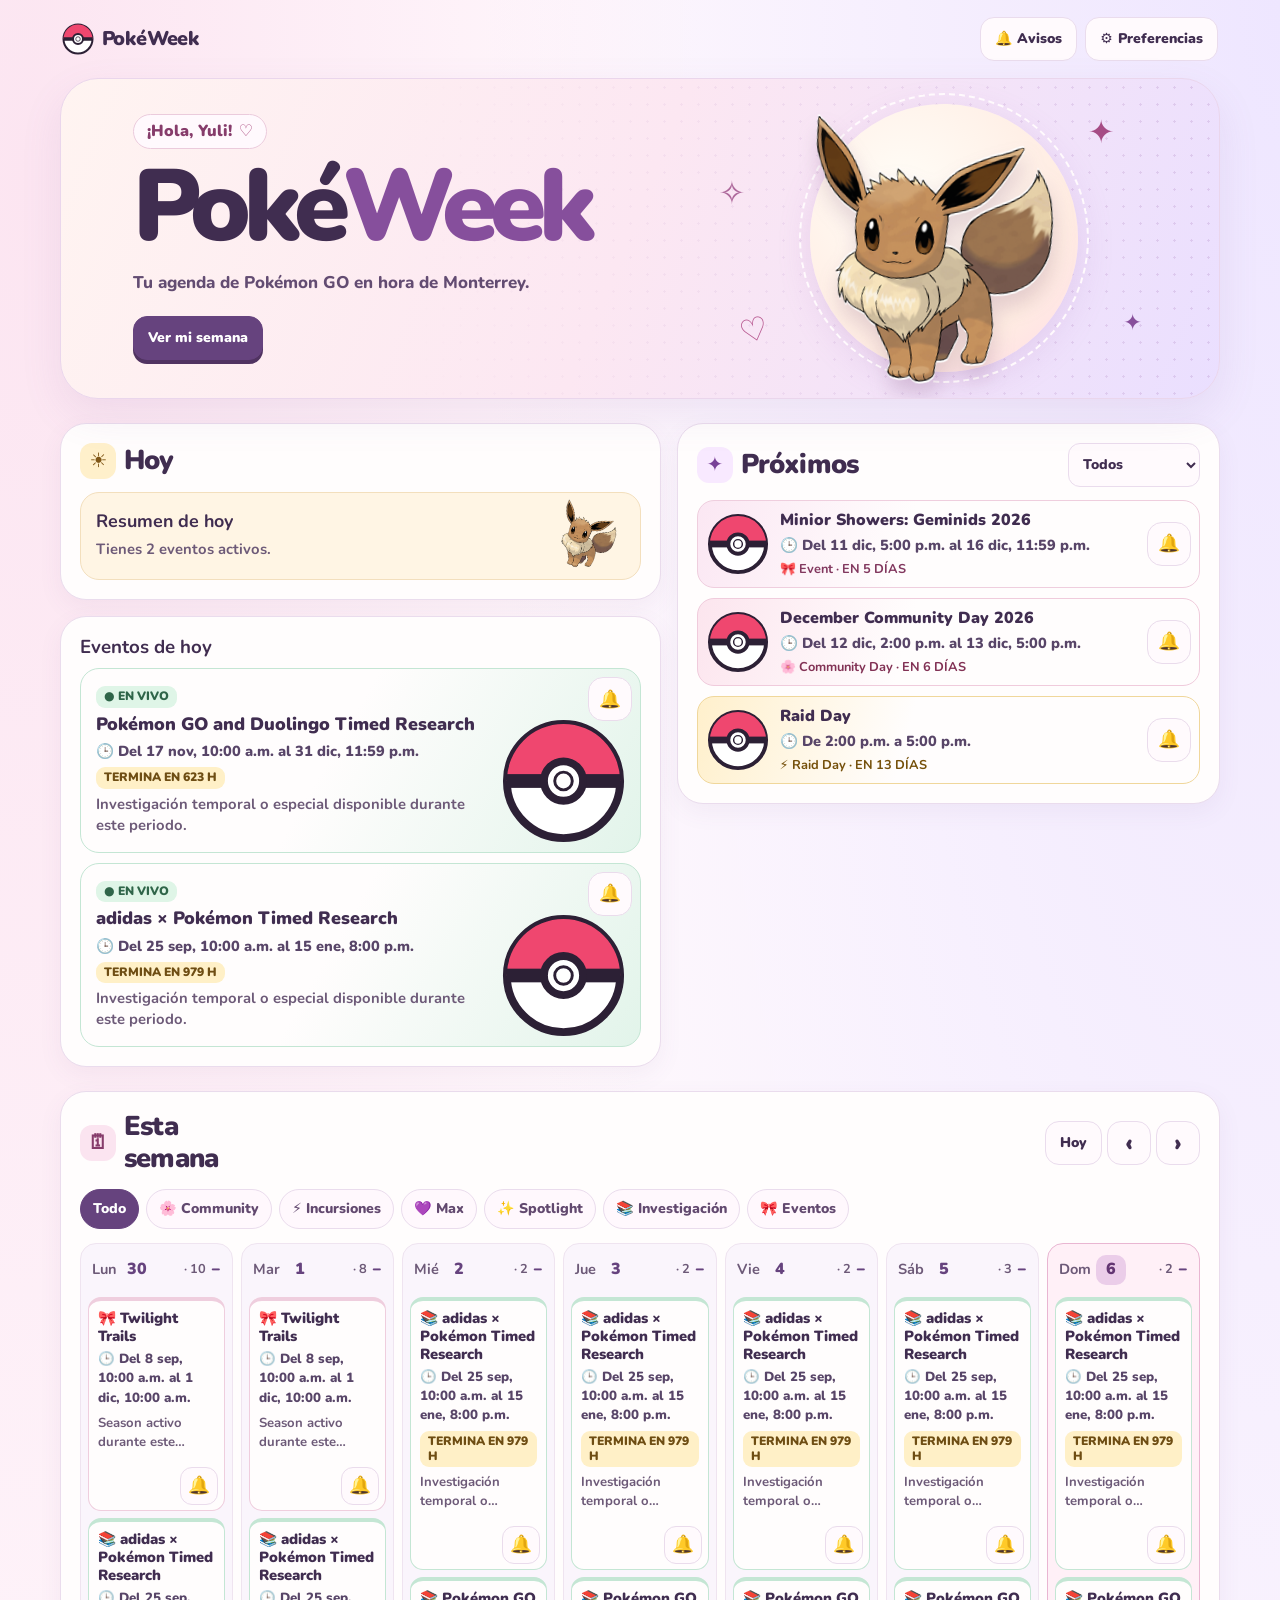
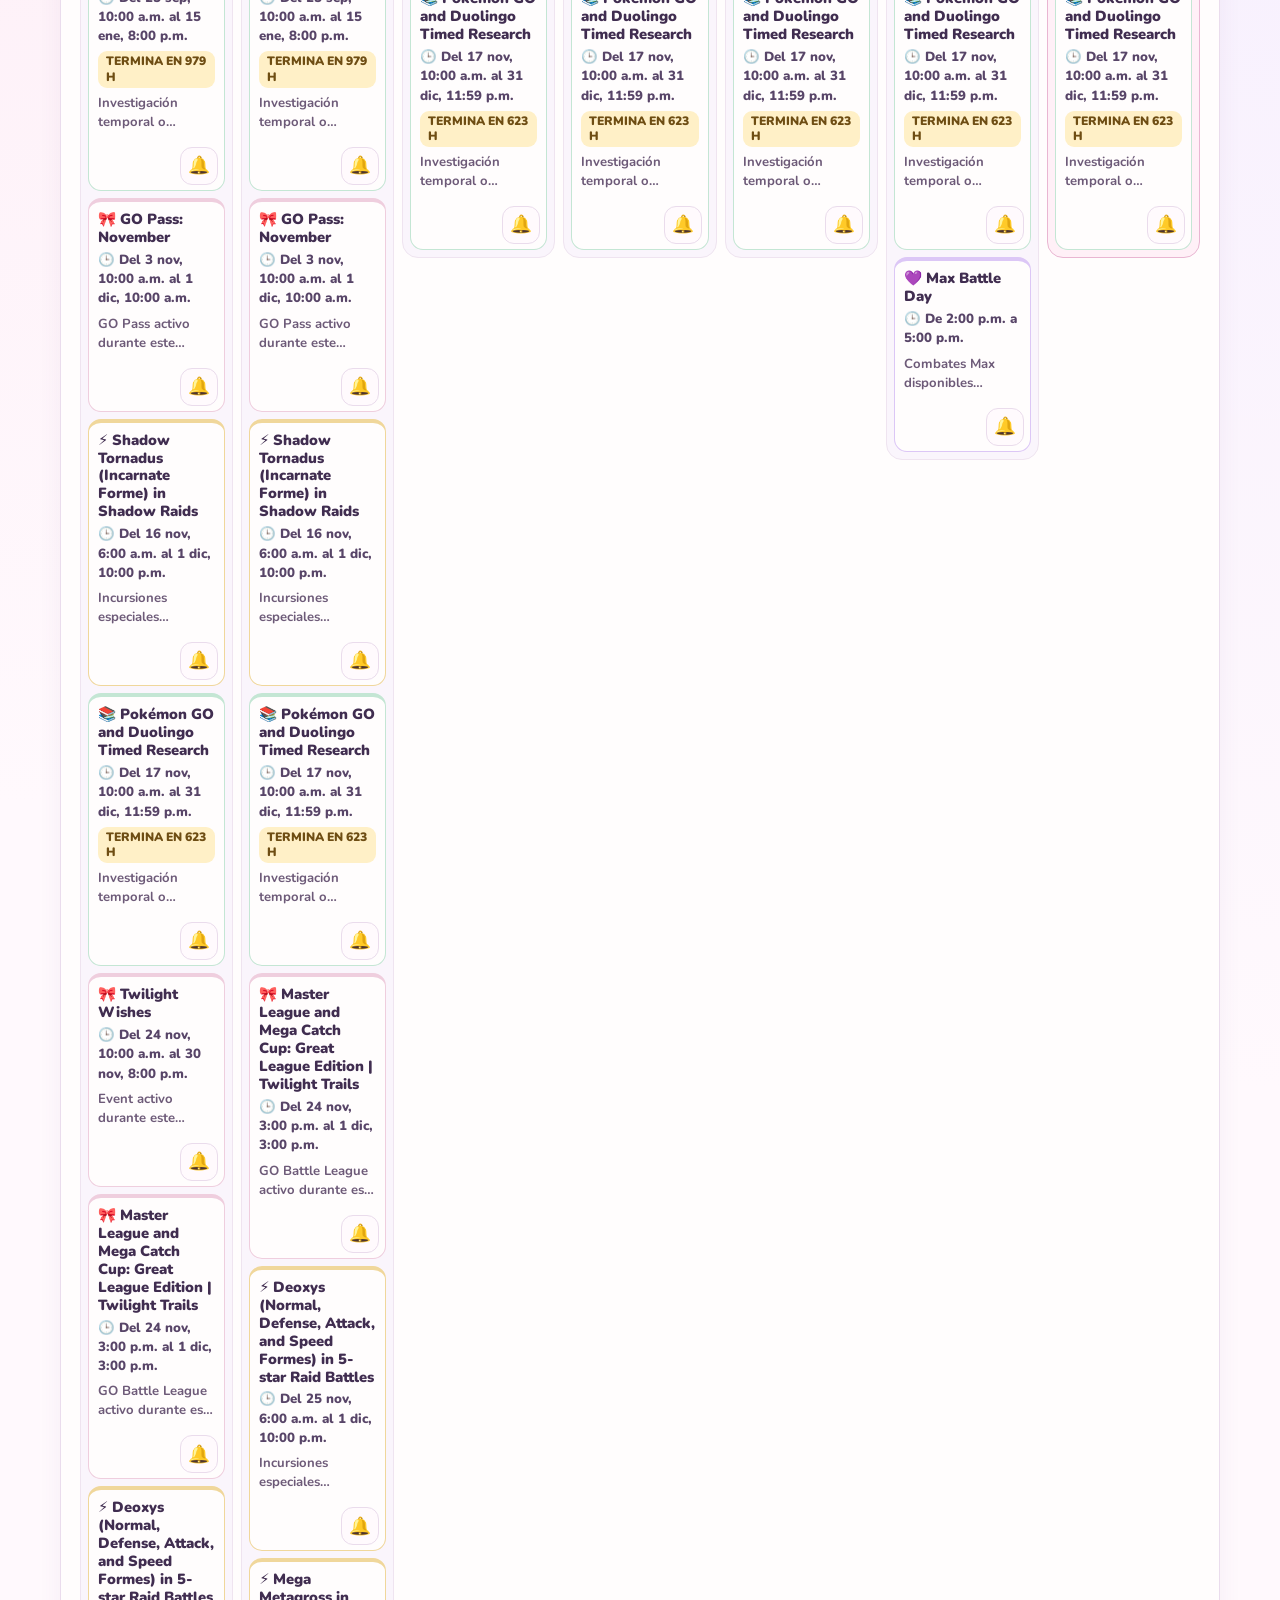
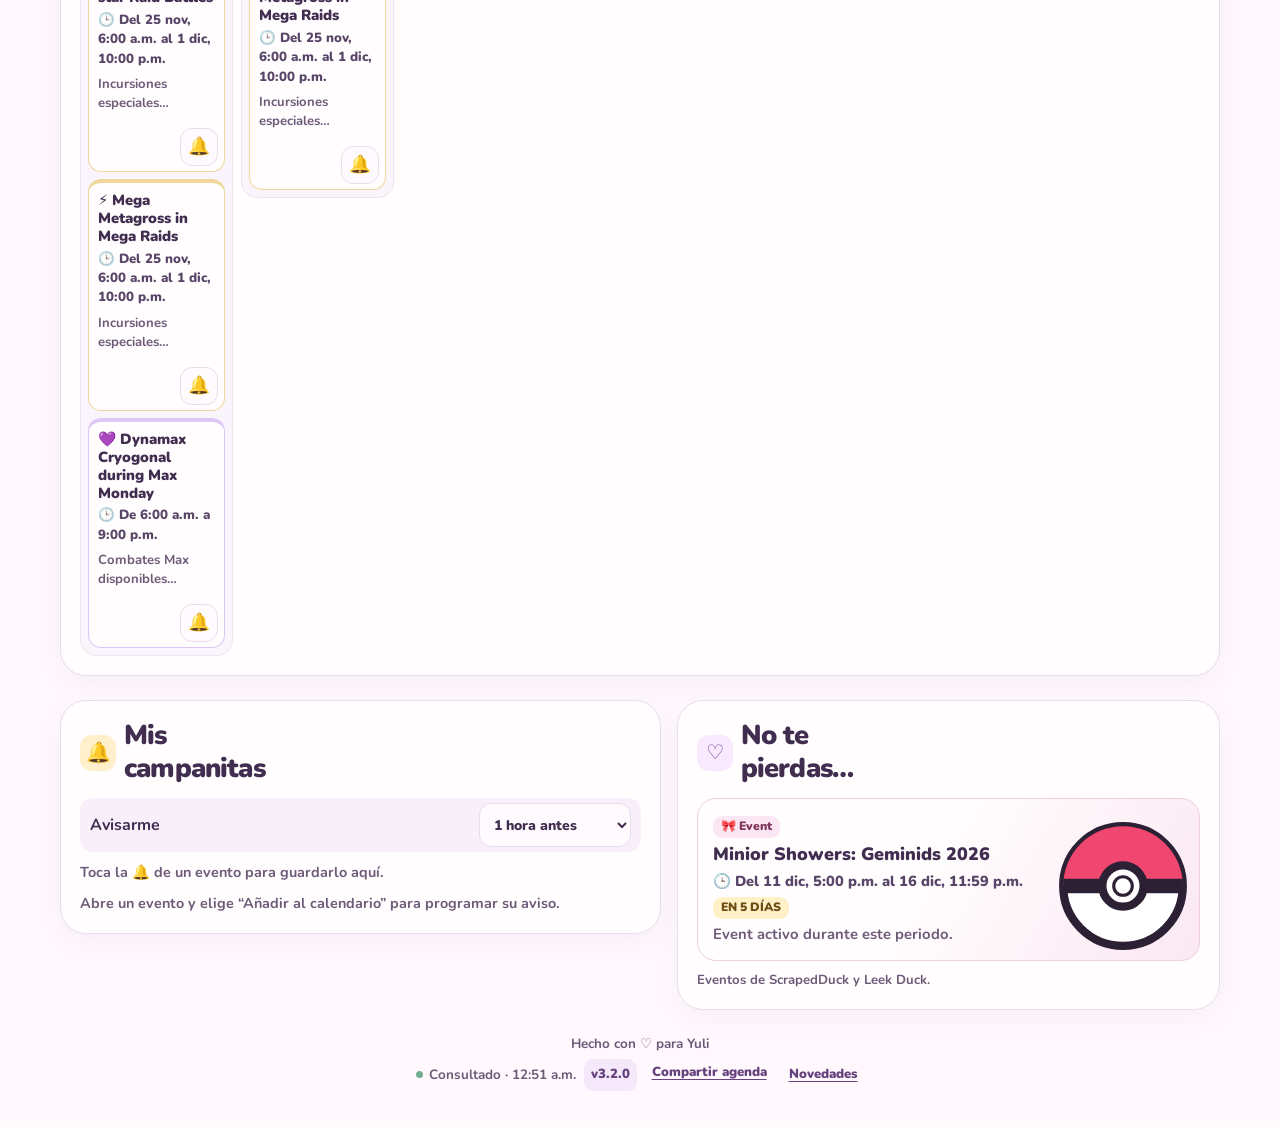
==== commit 35fc7bd4: "Añadir una tarjeta de PokéWeek para compartir como imagen" ====
--- a/index.html
+++ b/index.html
@@ -6,19 +6,28 @@
 <meta name="theme-color" content="#fff0f7">
 <meta name="description" content="PokéWeek: agenda semanal de Pokémon GO de Yuli con eventos, horarios y recordatorios.">
 <title>PokéWeek ♡ Agenda Pokémon GO</title>
+<link rel="canonical" href="https://educacionmx.github.io/pokemon-go-agenda-semanal/">
+<meta property="og:type" content="website">
+<meta property="og:locale" content="es_MX">
+<meta property="og:site_name" content="PokéWeek">
+<meta property="og:url" content="https://educacionmx.github.io/pokemon-go-agenda-semanal/">
+<meta property="og:title" content="Yuli Master Pokemon · PokéWeek">
+<meta property="og:description" content="La agenda Pokémon GO de Yuli con eventos, horarios de Monterrey y recordatorios.">
+<meta property="og:image" content="https://educacionmx.github.io/pokemon-go-agenda-semanal/assets/yuli-master-pokemon-preview.jpg">
+<meta property="og:image:secure_url" content="https://educacionmx.github.io/pokemon-go-agenda-semanal/assets/yuli-master-pokemon-preview.jpg">
+<meta property="og:image:type" content="image/jpeg">
+<meta property="og:image:width" content="1200">
+<meta property="og:image:height" content="630">
+<meta property="og:image:alt" content="Yuli Master Pokemon · PokéWeek, con una Pokébola sobre un fondo pastel.">
+<meta name="twitter:card" content="summary_large_image">
+<meta name="twitter:title" content="Yuli Master Pokemon · PokéWeek">
+<meta name="twitter:description" content="La agenda Pokémon GO de Yuli con eventos, horarios de Monterrey y recordatorios.">
+<meta name="twitter:image" content="https://educacionmx.github.io/pokemon-go-agenda-semanal/assets/yuli-master-pokemon-preview.jpg">
+<meta name="twitter:image:alt" content="Yuli Master Pokemon · PokéWeek, con una Pokébola sobre un fondo pastel.">
 <link rel="manifest" href="manifest.webmanifest">
 <link rel="icon" type="image/svg+xml" href="assets/pokeball.svg">
 <link rel="icon" type="image/png" sizes="192x192" href="assets/pokeball.png">
 <link rel="apple-touch-icon" href="assets/pokeball.png">
-<meta property="og:type" content="website">
-<meta property="og:title" content="Yuli Master Pokemon · PokéWeek">
-<meta property="og:description" content="Agenda semanal de Pokémon GO de Yuli: eventos, horarios y recordatorios.">
-<meta property="og:url" content="https://educacionmx.github.io/pokemon-go-agenda-semanal/">
-<meta property="og:image" content="https://educacionmx.github.io/pokemon-go-agenda-semanal/assets/yuli-master-pokemon.png">
-<meta property="og:image:width" content="1200">
-<meta property="og:image:height" content="630">
-<meta name="twitter:card" content="summary_large_image">
-<meta name="twitter:image" content="https://educacionmx.github.io/pokemon-go-agenda-semanal/assets/yuli-master-pokemon.png">
 <link rel="preload" href="assets/nunito.woff2" as="font" type="font/woff2" crossorigin>
 <link rel="stylesheet" href="styles.css">
 </head>
@@ -118,6 +127,7 @@
     <div class="footer-meta">
       <div class="sync-pill"><span class="dot" aria-hidden="true"></span><span id="syncText">Cargando eventos…</span></div>
       <button class="version-pill" id="versionBtn">v3.2.0</button>
+      <a class="footer-link" href="compartir.html">Compartir agenda</a>
       <button class="footer-link" id="changelogBtn">Novedades</button>
     </div>
   </footer>
--- a/styles.css
+++ b/styles.css
@@ -553,3 +553,10 @@
 @media (prefers-reduced-motion: reduce) {
   html { scroll-behavior: auto; }
 }
+
+.share-shell { max-width: 790px; }
+.share-panel { padding: clamp(16px, 4vw, 32px); }
+.share-panel h1 { margin: 0 0 14px; font-size: clamp(1.45rem, 4vw, 2rem); line-height: 1.2; }
+.share-panel > img { display: block; width: 100%; height: auto; border-radius: 17px; }
+.share-actions { display: flex; flex-wrap: wrap; gap: 9px; margin-top: 16px; }
+.share-panel .hint { overflow-wrap: anywhere; }
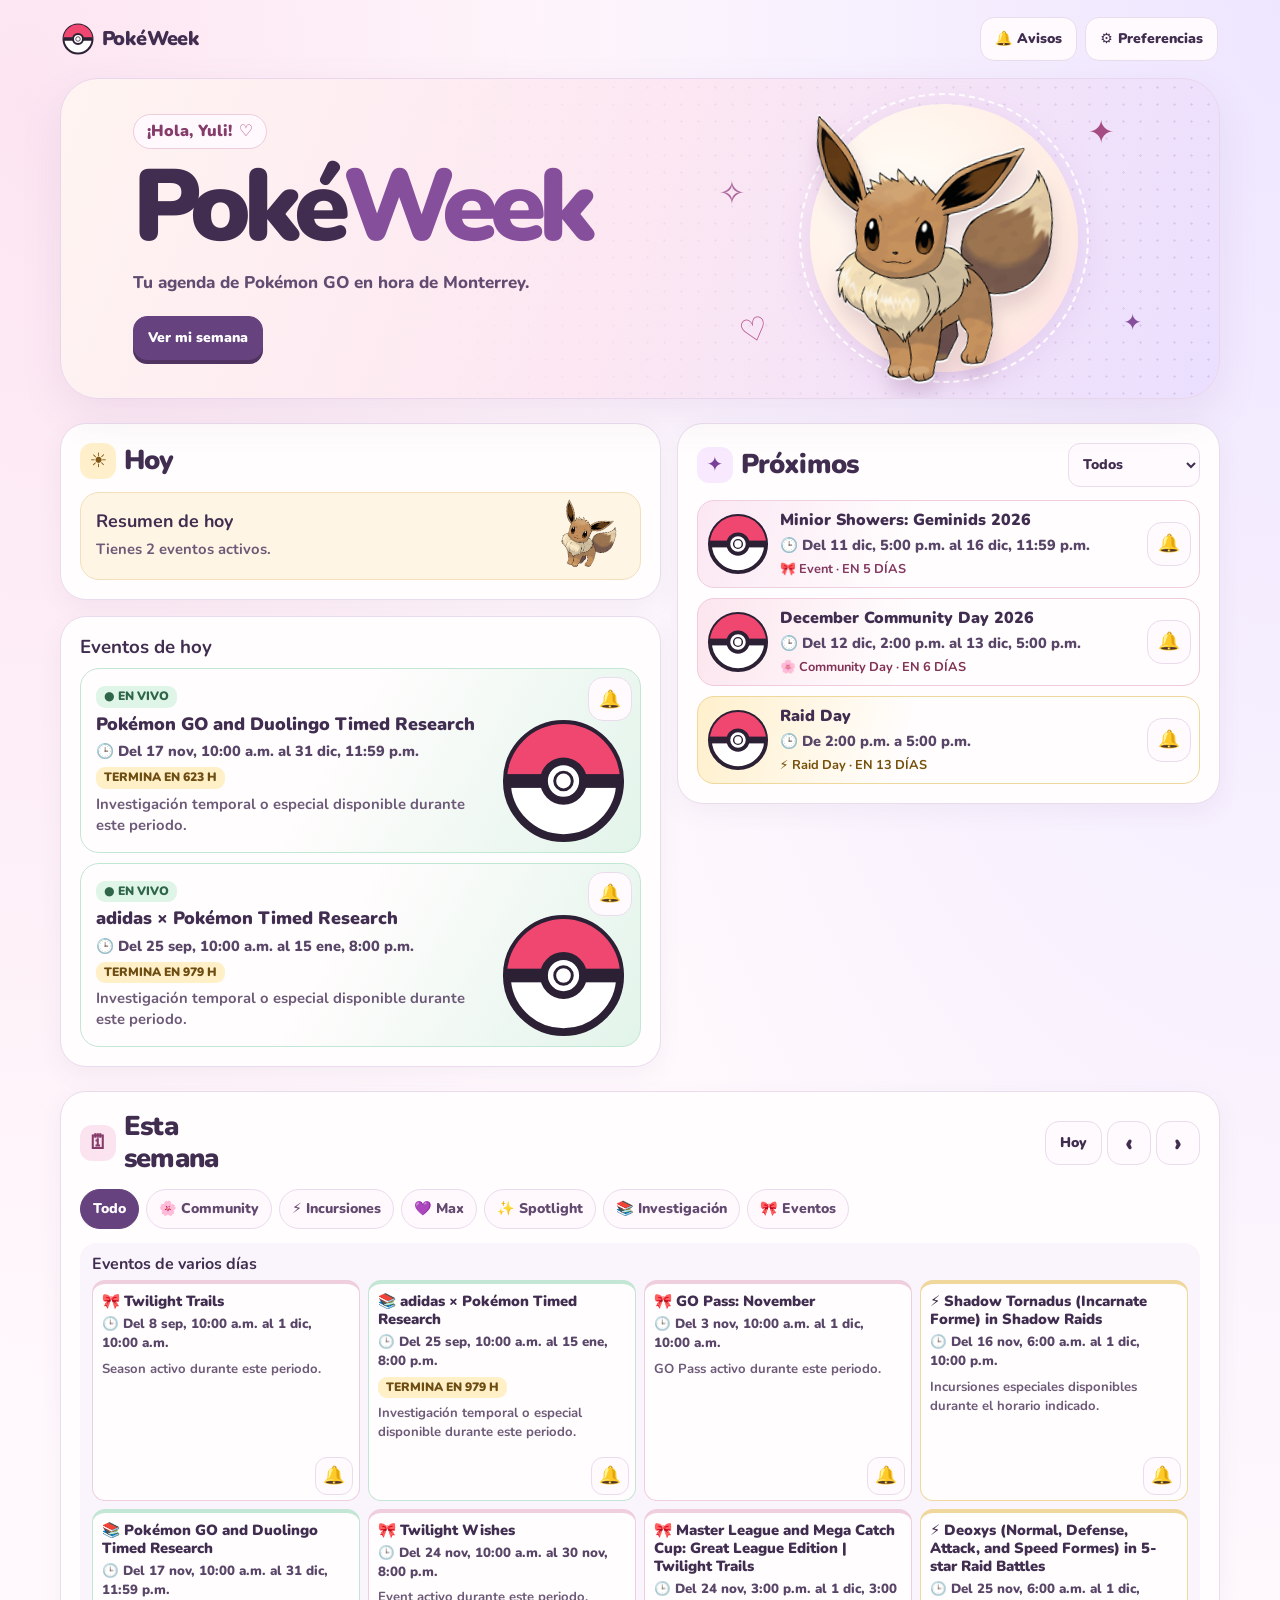
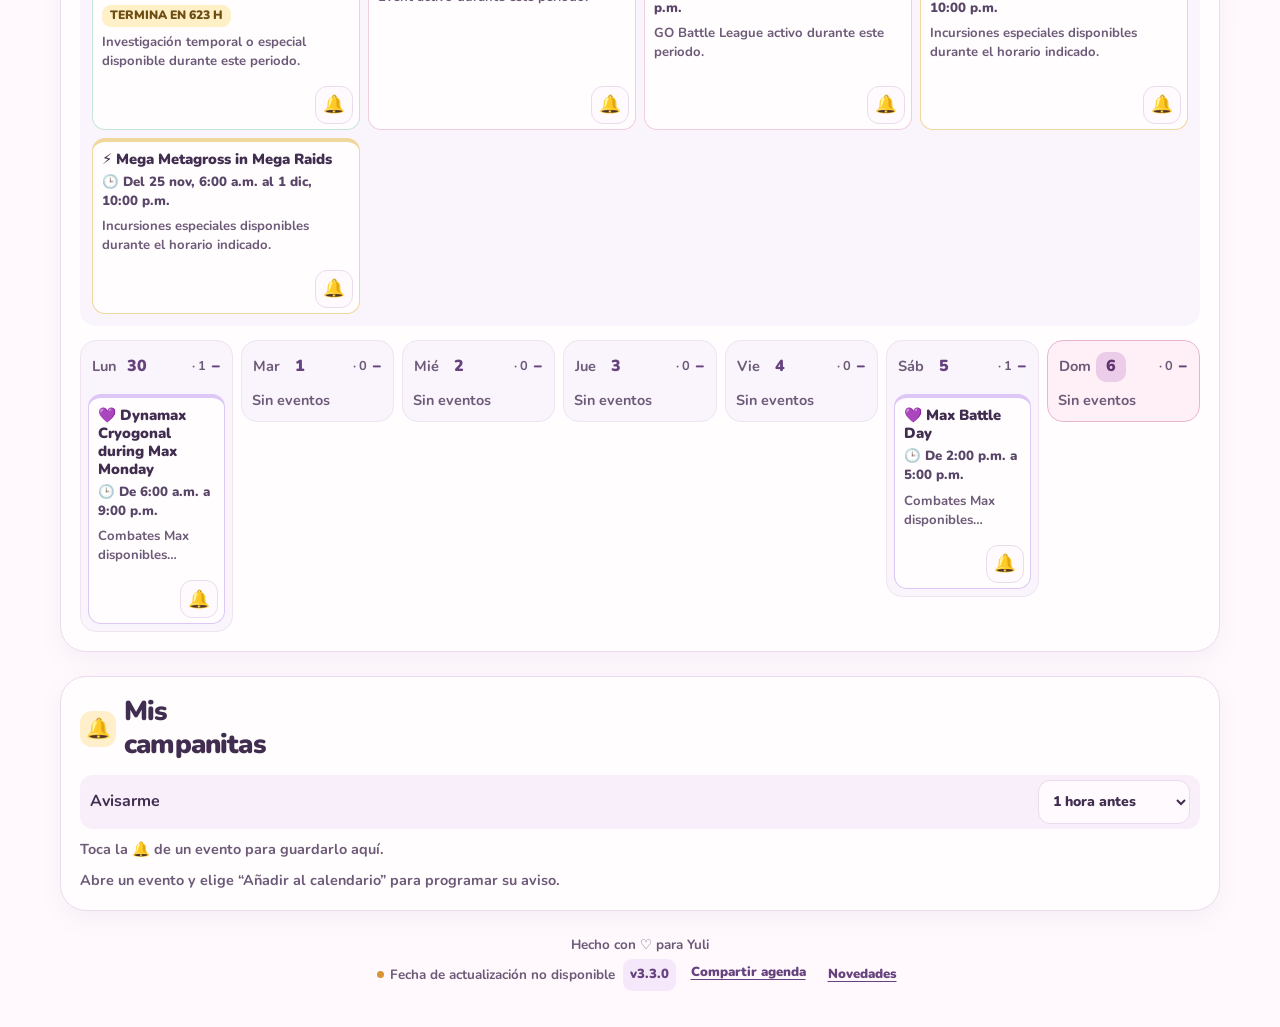
==== commit 37c65173: "Publicar la agenda actualizada y eliminar tarjetas repetidas" ====
--- a/index.html
+++ b/index.html
@@ -103,6 +103,10 @@
       <button class="chip" data-filter="research">📚 Investigación</button>
       <button class="chip" data-filter="event">🎀 Eventos</button>
     </div>
+    <section class="week-ongoing" id="weekOngoing" hidden aria-labelledby="weekOngoingTitle">
+      <h3 id="weekOngoingTitle">Eventos de varios días</h3>
+      <div class="week-ongoing-list" id="weekOngoingList"></div>
+    </section>
     <div class="week-grid" id="weekGrid"></div>
   </section>
 
@@ -115,18 +119,13 @@
       <p class="push-note" id="pushNote" role="status">Abre un evento y elige “Añadir al calendario” para programar su aviso.</p>
     </div>
 
-    <div class="glass panel">
-      <div class="section-title compact"><h2><span class="section-icon star" aria-hidden="true">♡</span> No te pierdas…</h2></div>
-      <div id="nextBig"></div>
-      <p class="source-note">Eventos de ScrapedDuck y Leek Duck.</p>
-    </div>
   </section>
 
   <footer>
     <p>Hecho con ♡ para Yuli</p>
     <div class="footer-meta">
-      <div class="sync-pill"><span class="dot" aria-hidden="true"></span><span id="syncText">Cargando eventos…</span></div>
-      <button class="version-pill" id="versionBtn">v3.2.0</button>
+      <div class="sync-pill" role="status"><span class="dot" aria-hidden="true"></span><span id="syncText">Cargando eventos…</span></div>
+      <button class="version-pill" id="versionBtn">v3.3.0</button>
       <a class="footer-link" href="compartir.html">Compartir agenda</a>
       <button class="footer-link" id="changelogBtn">Novedades</button>
     </div>
@@ -142,7 +141,7 @@
 
 <div class="modal" id="eventModal" aria-hidden="true"><div class="backdrop" data-close="eventModal"></div><section class="sheet" role="dialog"><button class="modal-close" aria-label="Cerrar" data-close="eventModal">×</button><div id="eventModalContent"></div></section></div>
 <div class="modal" id="settingsModal" aria-hidden="true"><div class="backdrop" data-close="settingsModal"></div><section class="sheet small-sheet"><button class="modal-close" aria-label="Cerrar" data-close="settingsModal">×</button><h2>Preferencias</h2><p class="hint">Elige qué categorías quieres destacar en “Próximos”.</p><div id="categoryPrefs" class="pref-list"></div><label class="setting-row"><span>Aviso predeterminado</span><select id="settingsLead"><option value="15">15 min</option><option value="30">30 min</option><option value="60">1 hora</option><option value="180">3 horas</option><option value="1440">1 día</option></select></label><button class="primary-btn" id="saveSettings">Guardar preferencias</button></section></div>
-<div class="modal" id="changelogModal" aria-hidden="true"><div class="backdrop" data-close="changelogModal"></div><section class="sheet small-sheet"><button class="modal-close" aria-label="Cerrar" data-close="changelogModal">×</button><h2>PokéWeek v3.2.0</h2><div class="change-list"><p>♡ Portada con Eevee, paleta pastel y tarjetas más legibles en móvil.</p><p>✨ PWA instalable y modo offline.</p><p>⚡ Datos normalizados y miniaturas optimizadas.</p><p>🔔 Añade eventos al calendario con la anticipación de tus campanas.</p><p>🕒 Horarios de Monterrey aunque viajes y resumen de eventos activos.</p><p>🧪 Validación automática antes de publicar.</p></div></section></div>
+<div class="modal" id="changelogModal" aria-hidden="true"><div class="backdrop" data-close="changelogModal"></div><section class="sheet small-sheet"><button class="modal-close" aria-label="Cerrar" data-close="changelogModal">×</button><h2>PokéWeek v3.3.0</h2><div class="change-list"><p>🗓️ Agenda semanal con una tarjeta por evento y fecha real de actualización.</p><p>♡ Portada con Eevee, paleta pastel y tarjetas más legibles en móvil.</p><p>✨ PWA instalable y modo offline.</p><p>⚡ Datos normalizados y miniaturas optimizadas.</p><p>🔔 Añade eventos al calendario con la anticipación de tus campanas.</p><p>🕒 Horarios de Monterrey aunque viajes y resumen de eventos activos.</p><p>🧪 Validación automática antes de publicar.</p></div></section></div>
 
 <script src="push-config.js"></script>
 <script src="app.js"></script>
--- a/styles.css
+++ b/styles.css
@@ -170,7 +170,7 @@
 
 .glass { background: var(--surface); border: 1px solid var(--line); border-radius: var(--radius); box-shadow: var(--shadow); }
 .today-wrap, .planner, .bottom-grid { margin-top: 24px; }
-.today-upcoming-grid, .bottom-grid { display: grid; grid-template-columns: 1.05fr .95fr; gap: 16px; align-items: start; }
+.today-upcoming-grid { display: grid; grid-template-columns: 1.05fr .95fr; gap: 16px; align-items: start; }
 .today-upcoming-grid {
   grid-template-areas: "today upcoming" "today-events upcoming";
   grid-template-rows: auto 1fr;
@@ -210,7 +210,7 @@
 .section-icon.sun { background: #fff0cb; color: #805717; }
 .week-icon { background: #fbe4f0; color: var(--accent); }
 .today-main, .upcoming-list { display: grid; gap: 10px; }
-.today-summary, .feature-card, .next-card, .upcoming-item, .event-card {
+.today-summary, .feature-card, .upcoming-item, .event-card {
   --category-bg: #fbe7f3;
   --category-border: #efcede;
   --category-ink: #82385f;
@@ -220,7 +220,7 @@
 [data-category="max"] { --category-bg: #eee3ff; --category-border: #dcc7f6; --category-ink: #644382; }
 [data-category="spotlight"] { --category-bg: #ffeada; --category-border: #f2d2ba; --category-ink: #82492d; }
 [data-category="research"] { --category-bg: #e2f4ea; --category-border: #c4e6d4; --category-ink: #306448; }
-.feature-card, .next-card {
+.feature-card {
   position: relative;
   min-width: 0;
   overflow: hidden;
@@ -229,10 +229,10 @@
   border: 1px solid var(--category-border);
   background: linear-gradient(120deg, #fffdfd 45%, var(--category-bg));
 }
-.feature-card:not(.today-summary), .next-card { padding-right: clamp(82px, 13vw, 148px); }
-.feature-card h3, .next-card h3 { margin: 6px 0; font-size: 1.12rem; overflow-wrap: anywhere; }
-.feature-card p, .next-card p { margin: 5px 0 0; color: var(--muted); font-size: .925rem; }
-.feature-card .event-img, .next-card img {
+.feature-card:not(.today-summary) { padding-right: clamp(82px, 13vw, 148px); }
+.feature-card h3 { margin: 6px 0; font-size: 1.12rem; overflow-wrap: anywhere; }
+.feature-card p { margin: 5px 0 0; color: var(--muted); font-size: .925rem; }
+.feature-card .event-img {
   position: absolute;
   right: 10px;
   bottom: 8px;
@@ -488,12 +488,12 @@
   .sparkle-left { left: 2%; top: 19%; }
   .sparkle-right { right: 7%; bottom: 17%; }
   .hero-heart { left: 4%; bottom: 13%; }
-  .today-upcoming-grid, .bottom-grid { grid-template-columns: minmax(0, 1fr); gap: 12px; }
+  .today-upcoming-grid { grid-template-columns: minmax(0, 1fr); gap: 12px; }
   .today-wrap, .planner, .bottom-grid { margin-top: 16px; }
   .today-panel, .today-events, .upcoming-box, .panel, .planner { padding: 13px; border-radius: 22px; }
   .today-summary { min-height: 78px; padding: 12px; }
   .today-upcoming-grid { grid-template-areas: "today" "upcoming" "today-events"; grid-template-rows: auto; }
-  .feature-card:not(.today-summary), .next-card { padding-right: 82px; }
+  .feature-card:not(.today-summary) { padding-right: 82px; }
   .section-icon { flex-basis: 30px; min-height: 30px; font-size: 1rem; }
   .planner-head { flex-wrap: wrap; }
   .week-grid { grid-template-columns: minmax(0, 1fr); }
@@ -560,3 +560,10 @@
 .share-panel > img { display: block; width: 100%; height: auto; border-radius: 17px; }
 .share-actions { display: flex; flex-wrap: wrap; gap: 9px; margin-top: 16px; }
 .share-panel .hint { overflow-wrap: anywhere; }
+
+.week-ongoing { margin-bottom: 14px; padding: 12px; border-radius: 16px; background: #faf5fc; }
+.week-ongoing h3 { margin: 0 0 6px; font-size: 1rem; }
+.week-ongoing-list { display: grid; grid-template-columns: repeat(auto-fit, minmax(min(100%, 240px), 1fr)); gap: 8px; }
+.week-ongoing-list .event-card { margin-top: 0; }
+.sync-pill[data-status="warning"] .dot { background: #d79437; }
+.bonus-notes { padding-left: 1.4rem; color: var(--muted); font-size: .9rem; }
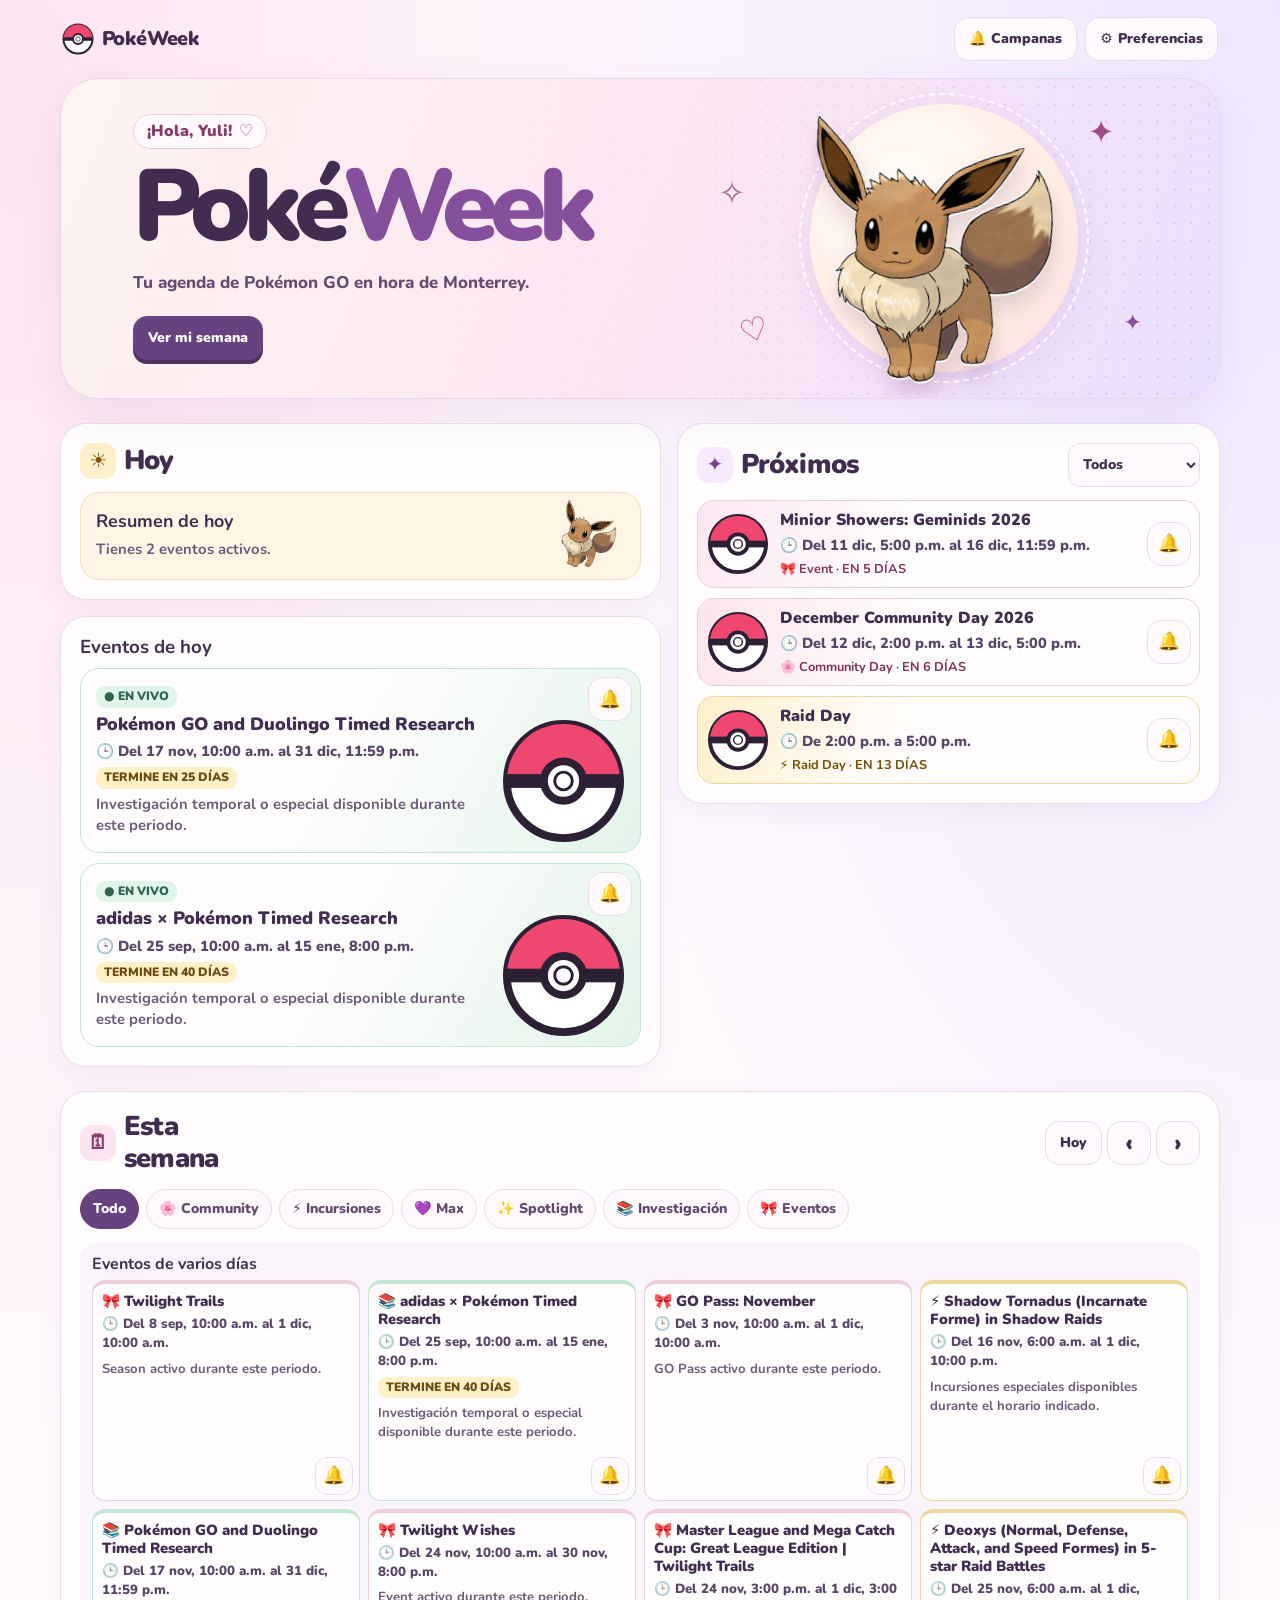
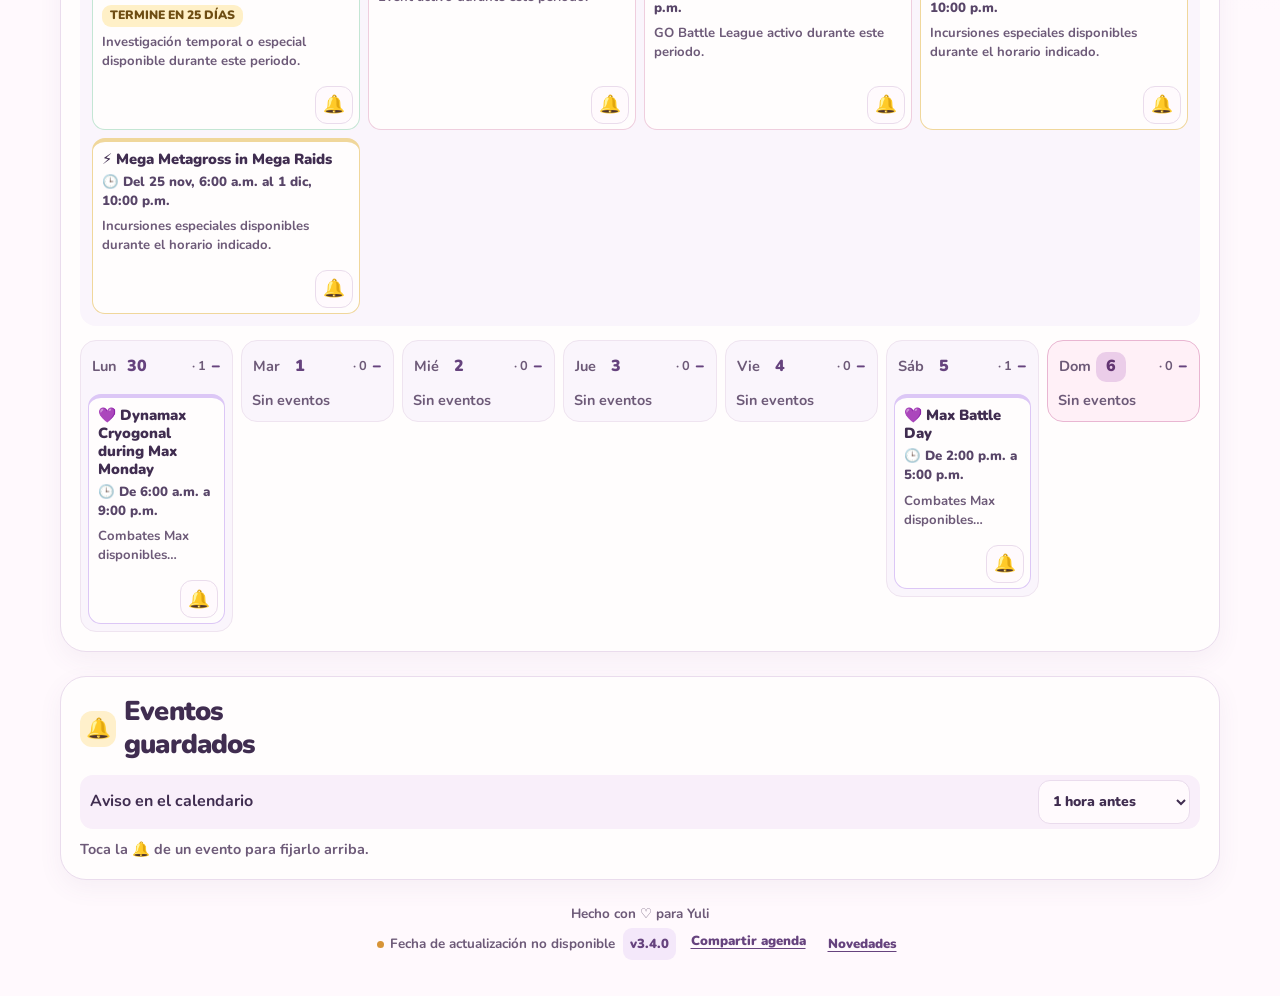
==== commit 2044b947: "Fijar eventos en cápsulas con cuenta atrás" ====
--- a/index.html
+++ b/index.html
@@ -40,10 +40,15 @@
     </a>
     <div class="hero-actions">
       <button class="soft-btn" id="installBtn" hidden>Instalar app</button>
-      <button class="soft-btn" id="notifyBtn"><span aria-hidden="true">🔔</span> Avisos</button>
+      <button class="soft-btn" data-jump="savedSection"><span aria-hidden="true">🔔</span> Campanas</button>
       <button class="soft-btn" id="settingsBtn"><span aria-hidden="true">⚙️</span> Preferencias</button>
     </div>
   </div>
+
+  <section class="pinned-section" id="pinnedSection" aria-labelledby="pinnedTitle" hidden>
+    <h2 id="pinnedTitle"><span aria-hidden="true">🔔</span> Mis campanitas</h2>
+    <ul class="pinned-list" id="pinnedList"></ul>
+  </section>
 
   <header class="hero">
     <div class="hero-copy">
@@ -112,11 +117,10 @@
 
   <section class="bottom-grid">
     <div class="glass panel" id="savedSection">
-      <div class="section-title compact"><h2><span class="section-icon sun" aria-hidden="true">🔔</span> Mis campanitas</h2></div>
-      <label class="reminder-setting">Avisarme <select id="lead"><option value="15">15 min antes</option><option value="30">30 min antes</option><option value="60">1 hora antes</option><option value="180">3 horas antes</option><option value="1440">1 día antes</option></select></label>
+      <div class="section-title compact"><h2><span class="section-icon sun" aria-hidden="true">🔔</span> Eventos guardados</h2></div>
+      <label class="reminder-setting">Aviso en el calendario <select id="lead"><option value="15">15 min antes</option><option value="30">30 min antes</option><option value="60">1 hora antes</option><option value="180">3 horas antes</option><option value="1440">1 día antes</option></select></label>
       <div id="savedList"></div>
-      <p class="hint" id="savedEmpty">Toca la 🔔 de un evento para guardarlo aquí.</p>
-      <p class="push-note" id="pushNote" role="status">Abre un evento y elige “Añadir al calendario” para programar su aviso.</p>
+      <p class="hint" id="savedEmpty">Toca la 🔔 de un evento para fijarlo arriba.</p>
     </div>
 
   </section>
@@ -125,7 +129,7 @@
     <p>Hecho con ♡ para Yuli</p>
     <div class="footer-meta">
       <div class="sync-pill" role="status"><span class="dot" aria-hidden="true"></span><span id="syncText">Cargando eventos…</span></div>
-      <button class="version-pill" id="versionBtn">v3.3.0</button>
+      <button class="version-pill" id="versionBtn">v3.4.0</button>
       <a class="footer-link" href="compartir.html">Compartir agenda</a>
       <button class="footer-link" id="changelogBtn">Novedades</button>
     </div>
@@ -140,10 +144,9 @@
 </nav>
 
 <div class="modal" id="eventModal" aria-hidden="true"><div class="backdrop" data-close="eventModal"></div><section class="sheet" role="dialog"><button class="modal-close" aria-label="Cerrar" data-close="eventModal">×</button><div id="eventModalContent"></div></section></div>
-<div class="modal" id="settingsModal" aria-hidden="true"><div class="backdrop" data-close="settingsModal"></div><section class="sheet small-sheet"><button class="modal-close" aria-label="Cerrar" data-close="settingsModal">×</button><h2>Preferencias</h2><p class="hint">Elige qué categorías quieres destacar en “Próximos”.</p><div id="categoryPrefs" class="pref-list"></div><label class="setting-row"><span>Aviso predeterminado</span><select id="settingsLead"><option value="15">15 min</option><option value="30">30 min</option><option value="60">1 hora</option><option value="180">3 horas</option><option value="1440">1 día</option></select></label><button class="primary-btn" id="saveSettings">Guardar preferencias</button></section></div>
-<div class="modal" id="changelogModal" aria-hidden="true"><div class="backdrop" data-close="changelogModal"></div><section class="sheet small-sheet"><button class="modal-close" aria-label="Cerrar" data-close="changelogModal">×</button><h2>PokéWeek v3.3.0</h2><div class="change-list"><p>🗓️ Agenda semanal con una tarjeta por evento y fecha real de actualización.</p><p>♡ Portada con Eevee, paleta pastel y tarjetas más legibles en móvil.</p><p>✨ PWA instalable y modo offline.</p><p>⚡ Datos normalizados y miniaturas optimizadas.</p><p>🔔 Añade eventos al calendario con la anticipación de tus campanas.</p><p>🕒 Horarios de Monterrey aunque viajes y resumen de eventos activos.</p><p>🧪 Validación automática antes de publicar.</p></div></section></div>
+<div class="modal" id="settingsModal" aria-hidden="true"><div class="backdrop" data-close="settingsModal"></div><section class="sheet small-sheet"><button class="modal-close" aria-label="Cerrar" data-close="settingsModal">×</button><h2>Preferencias</h2><p class="hint">Elige qué categorías quieres destacar en “Próximos”.</p><div id="categoryPrefs" class="pref-list"></div><label class="setting-row"><span>Aviso en el calendario</span><select id="settingsLead"><option value="15">15 min</option><option value="30">30 min</option><option value="60">1 hora</option><option value="180">3 horas</option><option value="1440">1 día</option></select></label><button class="primary-btn" id="saveSettings">Guardar preferencias</button></section></div>
+<div class="modal" id="changelogModal" aria-hidden="true"><div class="backdrop" data-close="changelogModal"></div><section class="sheet small-sheet"><button class="modal-close" aria-label="Cerrar" data-close="changelogModal">×</button><h2>PokéWeek v3.4.0</h2><div class="change-list"><p>🔔 Las campanitas fijan eventos arriba con una cuenta atrás.</p><p>🗓️ Agenda semanal con una tarjeta por evento y fecha real de actualización.</p><p>♡ Portada con Eevee, paleta pastel y tarjetas más legibles en móvil.</p><p>✨ PWA instalable y modo offline.</p><p>⚡ Datos normalizados y miniaturas optimizadas.</p><p>🔔 Añade eventos al calendario con la anticipación que elijas.</p><p>🕒 Horarios de Monterrey aunque viajes y resumen de eventos activos.</p><p>🧪 Validación automática antes de publicar.</p></div></section></div>
 
-<script src="push-config.js"></script>
 <script src="app.js"></script>
 </body>
 </html>
--- a/styles.css
+++ b/styles.css
@@ -406,7 +406,7 @@
   text-decoration: none;
 }
 .tiny:hover { background: #ecdbf7; }
-.hint, .source-note, .push-note { margin: 10px 0 0; color: var(--muted); font-size: .9rem; }
+.hint, .source-note { margin: 10px 0 0; color: var(--muted); font-size: .9rem; }
 .source-note { font-size: .82rem; }
 footer { margin-top: 24px; text-align: center; color: var(--muted); font-size: .84rem; }
 footer p { margin: 0 0 5px; }
@@ -567,3 +567,49 @@
 .week-ongoing-list .event-card { margin-top: 0; }
 .sync-pill[data-status="warning"] .dot { background: #d79437; }
 .bonus-notes { padding-left: 1.4rem; color: var(--muted); font-size: .9rem; }
+
+.pinned-section { margin-bottom: 14px; }
+.pinned-section h2 { margin: 0 0 8px 3px; font-size: .97rem; font-weight: 900; }
+.pinned-list {
+  display: flex;
+  gap: 8px;
+  margin: 0;
+  padding: 3px 4px 7px;
+  overflow-x: auto;
+  list-style: none;
+}
+.pinned-event {
+  display: flex;
+  flex: 0 0 min(100%, 270px);
+  align-items: center;
+  gap: 4px;
+  padding: 4px;
+  border: 1px solid #eacbe0;
+  border-radius: 24px;
+  background: #fff3f9;
+}
+.pinned-open {
+  display: grid;
+  flex: 1;
+  min-width: 0;
+  justify-items: start;
+  gap: 2px;
+  padding: 5px 0 5px 10px;
+  border: 0;
+  background: transparent;
+  text-align: left;
+}
+.pinned-name { font-size: .9rem; font-weight: 900; line-height: 1.2; overflow-wrap: anywhere; }
+.pinned-time { color: #733b64; font-size: .82rem; font-weight: 900; }
+.pinned-remove {
+  flex: 0 0 44px;
+  height: 44px;
+  padding: 0;
+  border: 0;
+  border-radius: 50%;
+  background: transparent;
+  color: #733b64;
+  font-size: 1.2rem;
+  line-height: 1;
+}
+.pinned-remove:hover, .pinned-open:hover { background: #f9e4f0; border-radius: 16px; }
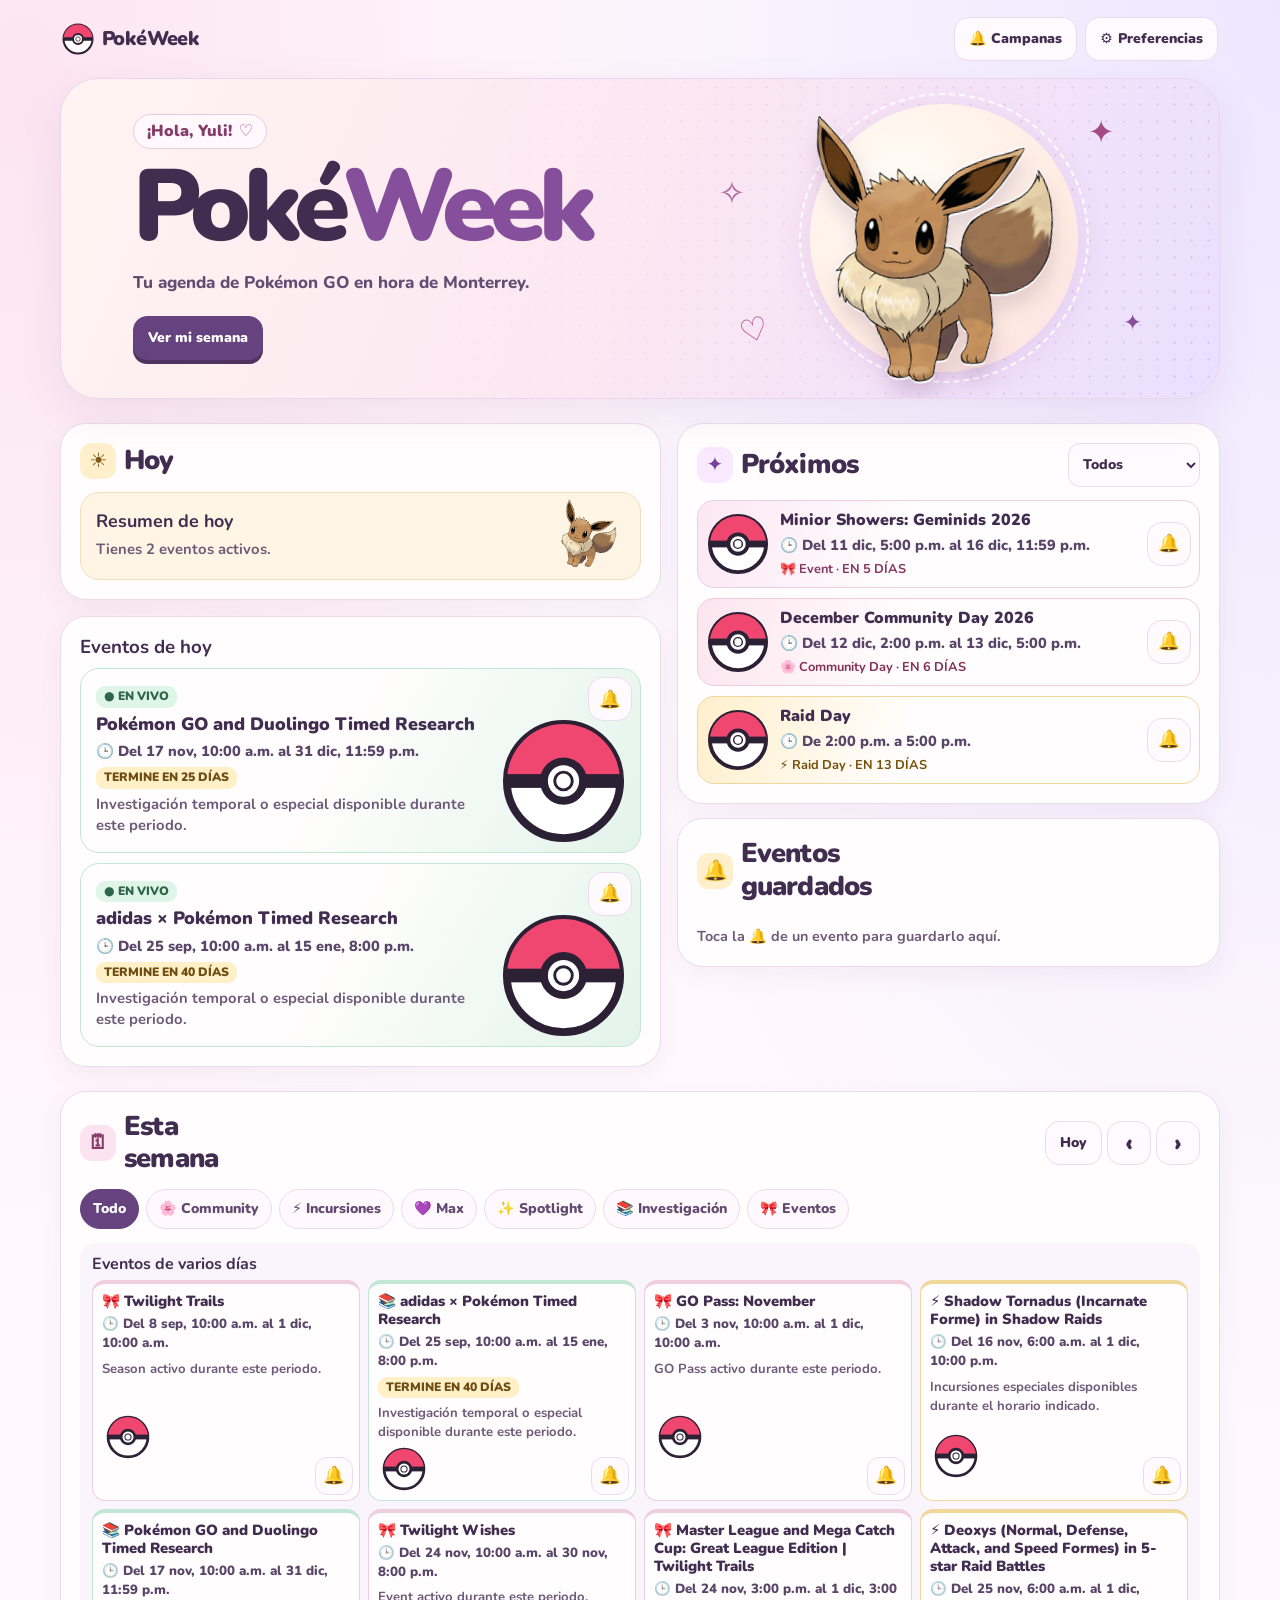
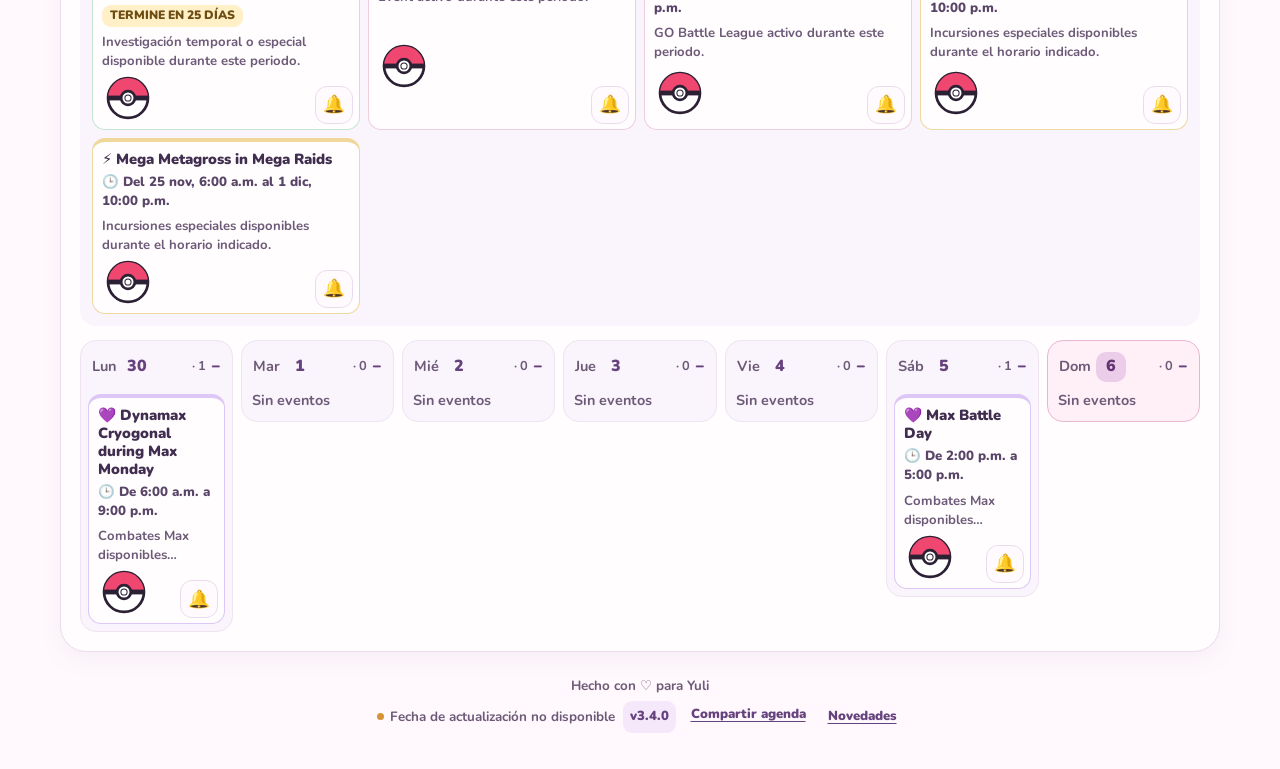
==== commit 4f8939cb: "Colocar Eventos guardados debajo de Próximos" ====
--- a/index.html
+++ b/index.html
@@ -45,11 +45,6 @@
     </div>
   </div>
 
-  <section class="pinned-section" id="pinnedSection" aria-labelledby="pinnedTitle" hidden>
-    <h2 id="pinnedTitle"><span aria-hidden="true">🔔</span> Mis campanitas</h2>
-    <ul class="pinned-list" id="pinnedList"></ul>
-  </section>
-
   <header class="hero">
     <div class="hero-copy">
       <p class="welcome">¡Hola, Yuli! <span aria-hidden="true">♡</span></p>
@@ -72,21 +67,30 @@
         <div class="section-title"><h2><span class="section-icon sun" aria-hidden="true">☀</span> Hoy</h2></div>
         <div id="todayCards" class="today-main"></div>
       </div>
-      <aside class="glass upcoming-box">
-        <div class="upcoming-box-head">
-          <h2><span class="section-icon star" aria-hidden="true">✦</span> Próximos</h2>
-          <select class="upcoming-filter" id="upcomingFilter" aria-label="Clasificación de próximos eventos">
-            <option value="all">Todos</option>
-            <option value="community-day">🌸 Community</option>
-            <option value="raid">⚡ Incursiones</option>
-            <option value="max">💜 Max</option>
-            <option value="spotlight">✨ Spotlight</option>
-            <option value="research">📚 Investigación</option>
-            <option value="event">🎀 Otros</option>
-          </select>
-        </div>
-        <div id="upcomingList" class="upcoming-list"></div>
-      </aside>
+      <div class="agenda-sidebar">
+        <aside class="glass upcoming-box">
+          <div class="upcoming-box-head">
+            <h2><span class="section-icon star" aria-hidden="true">✦</span> Próximos</h2>
+            <select class="upcoming-filter" id="upcomingFilter" aria-label="Clasificación de próximos eventos">
+              <option value="all">Todos</option>
+              <option value="community-day">🌸 Community</option>
+              <option value="raid">⚡ Incursiones</option>
+              <option value="max">💜 Max</option>
+              <option value="spotlight">✨ Spotlight</option>
+              <option value="research">📚 Investigación</option>
+              <option value="event">🎀 Otros</option>
+            </select>
+          </div>
+          <div id="upcomingList" class="upcoming-list"></div>
+        </aside>
+        <section class="glass panel" id="savedSection" aria-labelledby="savedTitle">
+          <div class="section-title compact">
+            <h2 id="savedTitle"><span class="section-icon sun" aria-hidden="true">🔔</span> Eventos guardados</h2>
+          </div>
+          <ul class="saved-list" id="savedList"></ul>
+          <p class="hint" id="savedEmpty">Toca la 🔔 de un evento para guardarlo aquí.</p>
+        </section>
+      </div>
       <section id="todayEventsPanel" class="today-events glass" aria-labelledby="todayEventsTitle" hidden>
         <h3 id="todayEventsTitle">Eventos de hoy</h3>
         <div id="todayEvents" class="today-main"></div>
@@ -115,16 +119,6 @@
     <div class="week-grid" id="weekGrid"></div>
   </section>
 
-  <section class="bottom-grid">
-    <div class="glass panel" id="savedSection">
-      <div class="section-title compact"><h2><span class="section-icon sun" aria-hidden="true">🔔</span> Eventos guardados</h2></div>
-      <label class="reminder-setting">Aviso en el calendario <select id="lead"><option value="15">15 min antes</option><option value="30">30 min antes</option><option value="60">1 hora antes</option><option value="180">3 horas antes</option><option value="1440">1 día antes</option></select></label>
-      <div id="savedList"></div>
-      <p class="hint" id="savedEmpty">Toca la 🔔 de un evento para fijarlo arriba.</p>
-    </div>
-
-  </section>
-
   <footer>
     <p>Hecho con ♡ para Yuli</p>
     <div class="footer-meta">
@@ -145,7 +139,7 @@
 
 <div class="modal" id="eventModal" aria-hidden="true"><div class="backdrop" data-close="eventModal"></div><section class="sheet" role="dialog"><button class="modal-close" aria-label="Cerrar" data-close="eventModal">×</button><div id="eventModalContent"></div></section></div>
 <div class="modal" id="settingsModal" aria-hidden="true"><div class="backdrop" data-close="settingsModal"></div><section class="sheet small-sheet"><button class="modal-close" aria-label="Cerrar" data-close="settingsModal">×</button><h2>Preferencias</h2><p class="hint">Elige qué categorías quieres destacar en “Próximos”.</p><div id="categoryPrefs" class="pref-list"></div><label class="setting-row"><span>Aviso en el calendario</span><select id="settingsLead"><option value="15">15 min</option><option value="30">30 min</option><option value="60">1 hora</option><option value="180">3 horas</option><option value="1440">1 día</option></select></label><button class="primary-btn" id="saveSettings">Guardar preferencias</button></section></div>
-<div class="modal" id="changelogModal" aria-hidden="true"><div class="backdrop" data-close="changelogModal"></div><section class="sheet small-sheet"><button class="modal-close" aria-label="Cerrar" data-close="changelogModal">×</button><h2>PokéWeek v3.4.0</h2><div class="change-list"><p>🔔 Las campanitas fijan eventos arriba con una cuenta atrás.</p><p>🗓️ Agenda semanal con una tarjeta por evento y fecha real de actualización.</p><p>♡ Portada con Eevee, paleta pastel y tarjetas más legibles en móvil.</p><p>✨ PWA instalable y modo offline.</p><p>⚡ Datos normalizados y miniaturas optimizadas.</p><p>🔔 Añade eventos al calendario con la anticipación que elijas.</p><p>🕒 Horarios de Monterrey aunque viajes y resumen de eventos activos.</p><p>🧪 Validación automática antes de publicar.</p></div></section></div>
+<div class="modal" id="changelogModal" aria-hidden="true"><div class="backdrop" data-close="changelogModal"></div><section class="sheet small-sheet"><button class="modal-close" aria-label="Cerrar" data-close="changelogModal">×</button><h2>PokéWeek v3.4.0</h2><div class="change-list"><p>🔔 Las campanitas guardan eventos en la tarjeta debajo de Próximos.</p><p>🗓️ Agenda semanal con una tarjeta por evento y fecha real de actualización.</p><p>♡ Portada con Eevee, paleta pastel y tarjetas más legibles en móvil.</p><p>✨ PWA instalable y modo offline.</p><p>⚡ Datos normalizados y miniaturas optimizadas.</p><p>🔔 Añade eventos al calendario con la anticipación que elijas.</p><p>🕒 Horarios de Monterrey aunque viajes y resumen de eventos activos.</p><p>🧪 Validación automática antes de publicar.</p></div></section></div>
 
 <script src="app.js"></script>
 </body>
--- a/styles.css
+++ b/styles.css
@@ -33,7 +33,7 @@
 img { max-width: 100%; }
 [hidden] { display: none !important; }
 :focus-visible { outline: 3px solid #9356ba; outline-offset: 3px; }
-section[id], div[id="savedSection"] { scroll-margin-top: 18px; }
+section[id] { scroll-margin-top: 18px; }
 .shell { width: min(1160px, calc(100% - 40px)); margin: auto; padding-bottom: 36px; }
 
 .masthead {
@@ -169,14 +169,14 @@
 .hero-heart { bottom: 16%; left: 13%; color: #b6558e; transform: rotate(-16deg); }
 
 .glass { background: var(--surface); border: 1px solid var(--line); border-radius: var(--radius); box-shadow: var(--shadow); }
-.today-wrap, .planner, .bottom-grid { margin-top: 24px; }
+.today-wrap, .planner { margin-top: 24px; }
 .today-upcoming-grid { display: grid; grid-template-columns: 1.05fr .95fr; gap: 16px; align-items: start; }
 .today-upcoming-grid {
   grid-template-areas: "today upcoming" "today-events upcoming";
   grid-template-rows: auto 1fr;
 }
 .today-panel { grid-area: today; }
-.upcoming-box { grid-area: upcoming; }
+.agenda-sidebar { grid-area: upcoming; display: grid; align-content: start; gap: 14px; min-width: 0; }
 .today-events { grid-area: today-events; }
 .today-events > h3 { margin: 0 0 10px; }
 .today-panel, .today-events, .upcoming-box, .panel, .planner { min-width: 0; padding: 19px; }
@@ -284,7 +284,7 @@
 .bell:hover { background: #f7e8f5; }
 .bell.on { background: #fff0c2; border-color: #deb961; }
 
-.upcoming-filter, .reminder-setting select, .setting-row select {
+.upcoming-filter, .setting-row select {
   min-height: 44px;
   max-width: 100%;
   padding: 6px 30px 6px 10px;
@@ -387,12 +387,15 @@
 .card-img { width: 52px; height: 44px; object-fit: contain; }
 .event-card .bell { position: absolute; right: 6px; bottom: 5px; min-width: 38px; min-height: 38px; border-radius: 12px; }
 
-.reminder-setting, .setting-row, .pref-item, .saved { display: flex; align-items: center; justify-content: space-between; gap: 8px; }
-.reminder-setting, .setting-row, .pref-item { padding: 5px 10px; background: #f9effa; border-radius: 13px; }
-.saved { padding: 10px 2px; border-bottom: 1px solid var(--line); }
+.setting-row, .pref-item, .saved { display: flex; align-items: center; justify-content: space-between; gap: 8px; }
+.setting-row, .pref-item { padding: 5px 10px; background: #f9effa; border-radius: 13px; }
+.saved-list { display: grid; gap: 8px; margin: 0; padding: 0; list-style: none; }
+.saved { flex-wrap: wrap; padding: 10px; border: 1px solid var(--line); border-radius: 14px; background: #fff6fb; }
+.saved-info { flex: 1 1 10rem; min-width: 0; overflow-wrap: anywhere; }
+.saved .saved-time { color: var(--accent); font-weight: 900; }
 .saved strong { font-weight: 900; }
 .saved small { display: block; color: var(--muted); }
-.saved-actions { display: flex; gap: 5px; flex-wrap: wrap; justify-content: flex-end; }
+.saved-actions { display: flex; flex: 0 0 auto; gap: 5px; flex-wrap: wrap; justify-content: flex-end; }
 .tiny {
   display: inline-flex;
   align-items: center;
@@ -489,7 +492,9 @@
   .sparkle-right { right: 7%; bottom: 17%; }
   .hero-heart { left: 4%; bottom: 13%; }
   .today-upcoming-grid { grid-template-columns: minmax(0, 1fr); gap: 12px; }
-  .today-wrap, .planner, .bottom-grid { margin-top: 16px; }
+  .today-wrap, .planner { margin-top: 16px; }
+  .agenda-sidebar { gap: 12px; }
+  .saved-actions { flex-wrap: wrap; justify-content: flex-start; }
   .today-panel, .today-events, .upcoming-box, .panel, .planner { padding: 13px; border-radius: 22px; }
   .today-summary { min-height: 78px; padding: 12px; }
   .today-upcoming-grid { grid-template-areas: "today" "upcoming" "today-events"; grid-template-rows: auto; }
@@ -567,49 +572,3 @@
 .week-ongoing-list .event-card { margin-top: 0; }
 .sync-pill[data-status="warning"] .dot { background: #d79437; }
 .bonus-notes { padding-left: 1.4rem; color: var(--muted); font-size: .9rem; }
-
-.pinned-section { margin-bottom: 14px; }
-.pinned-section h2 { margin: 0 0 8px 3px; font-size: .97rem; font-weight: 900; }
-.pinned-list {
-  display: flex;
-  gap: 8px;
-  margin: 0;
-  padding: 3px 4px 7px;
-  overflow-x: auto;
-  list-style: none;
-}
-.pinned-event {
-  display: flex;
-  flex: 0 0 min(100%, 270px);
-  align-items: center;
-  gap: 4px;
-  padding: 4px;
-  border: 1px solid #eacbe0;
-  border-radius: 24px;
-  background: #fff3f9;
-}
-.pinned-open {
-  display: grid;
-  flex: 1;
-  min-width: 0;
-  justify-items: start;
-  gap: 2px;
-  padding: 5px 0 5px 10px;
-  border: 0;
-  background: transparent;
-  text-align: left;
-}
-.pinned-name { font-size: .9rem; font-weight: 900; line-height: 1.2; overflow-wrap: anywhere; }
-.pinned-time { color: #733b64; font-size: .82rem; font-weight: 900; }
-.pinned-remove {
-  flex: 0 0 44px;
-  height: 44px;
-  padding: 0;
-  border: 0;
-  border-radius: 50%;
-  background: transparent;
-  color: #733b64;
-  font-size: 1.2rem;
-  line-height: 1;
-}
-.pinned-remove:hover, .pinned-open:hover { background: #f9e4f0; border-radius: 16px; }
